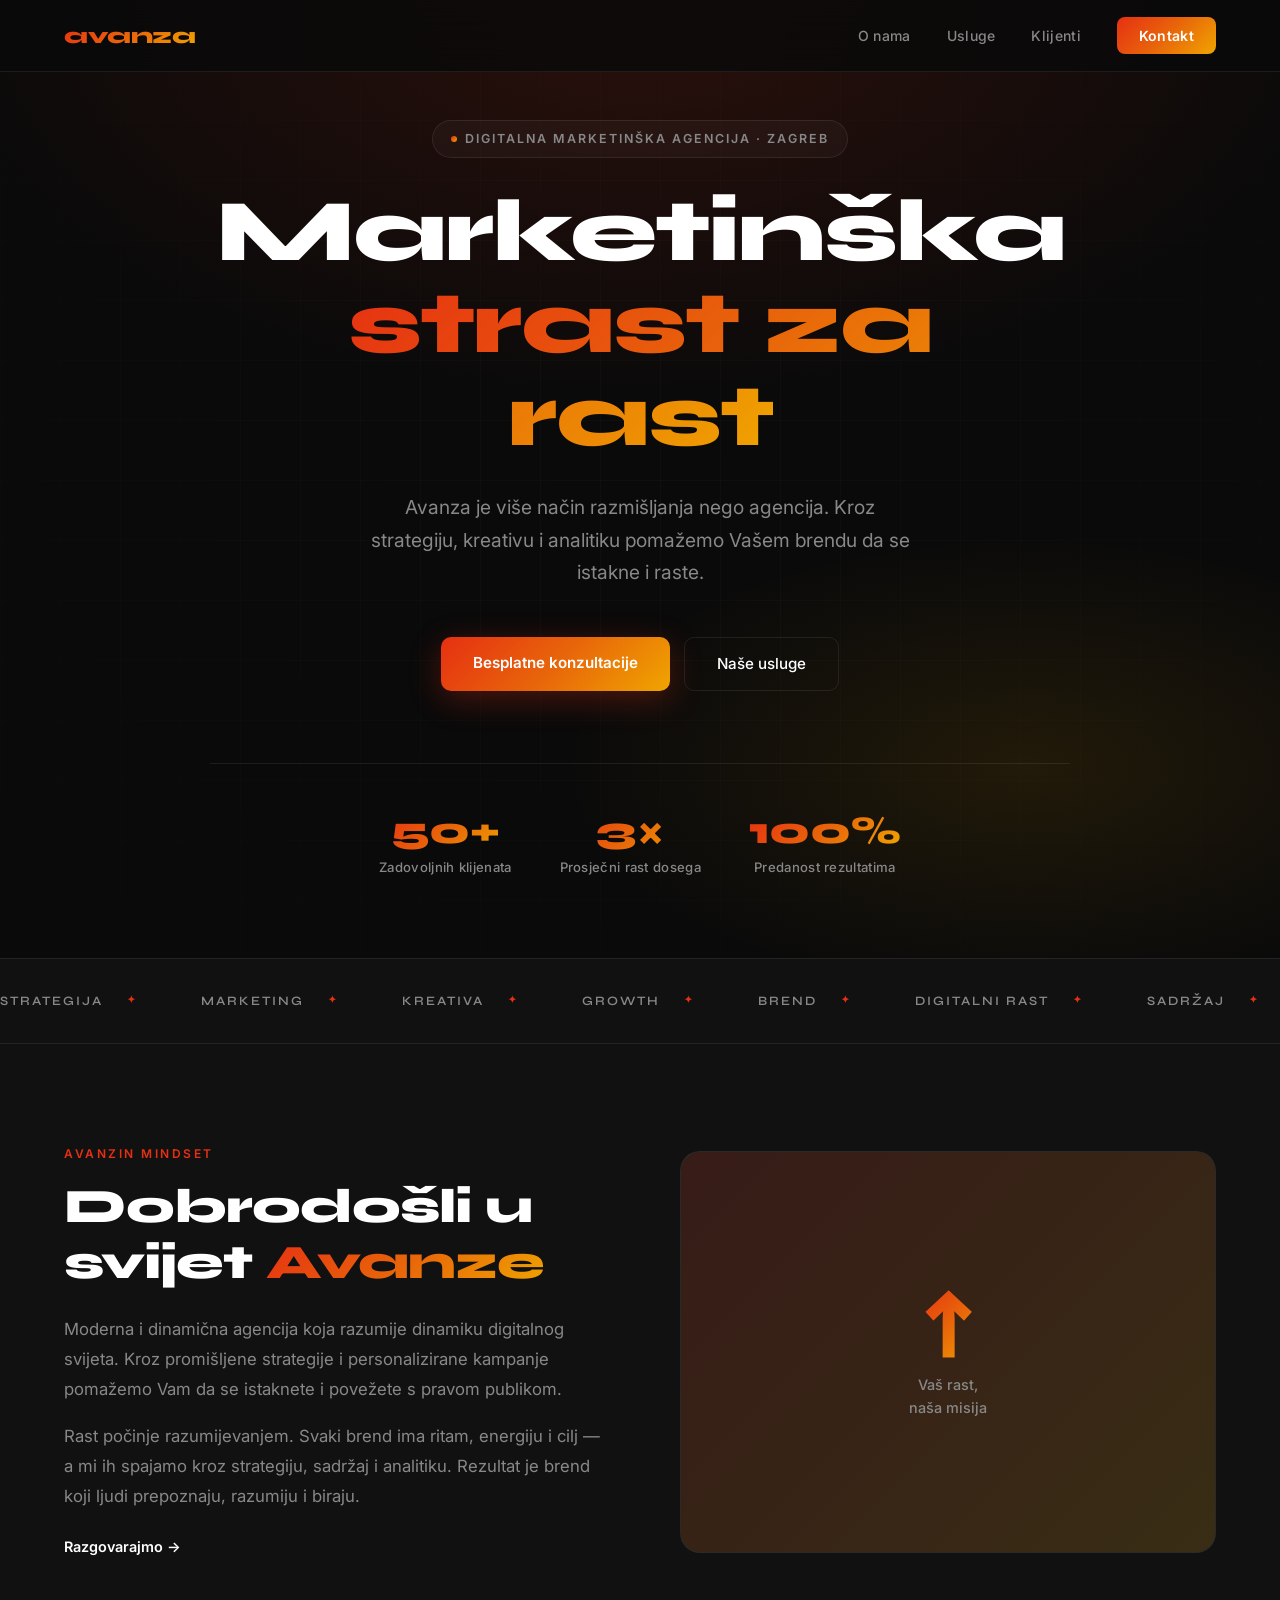
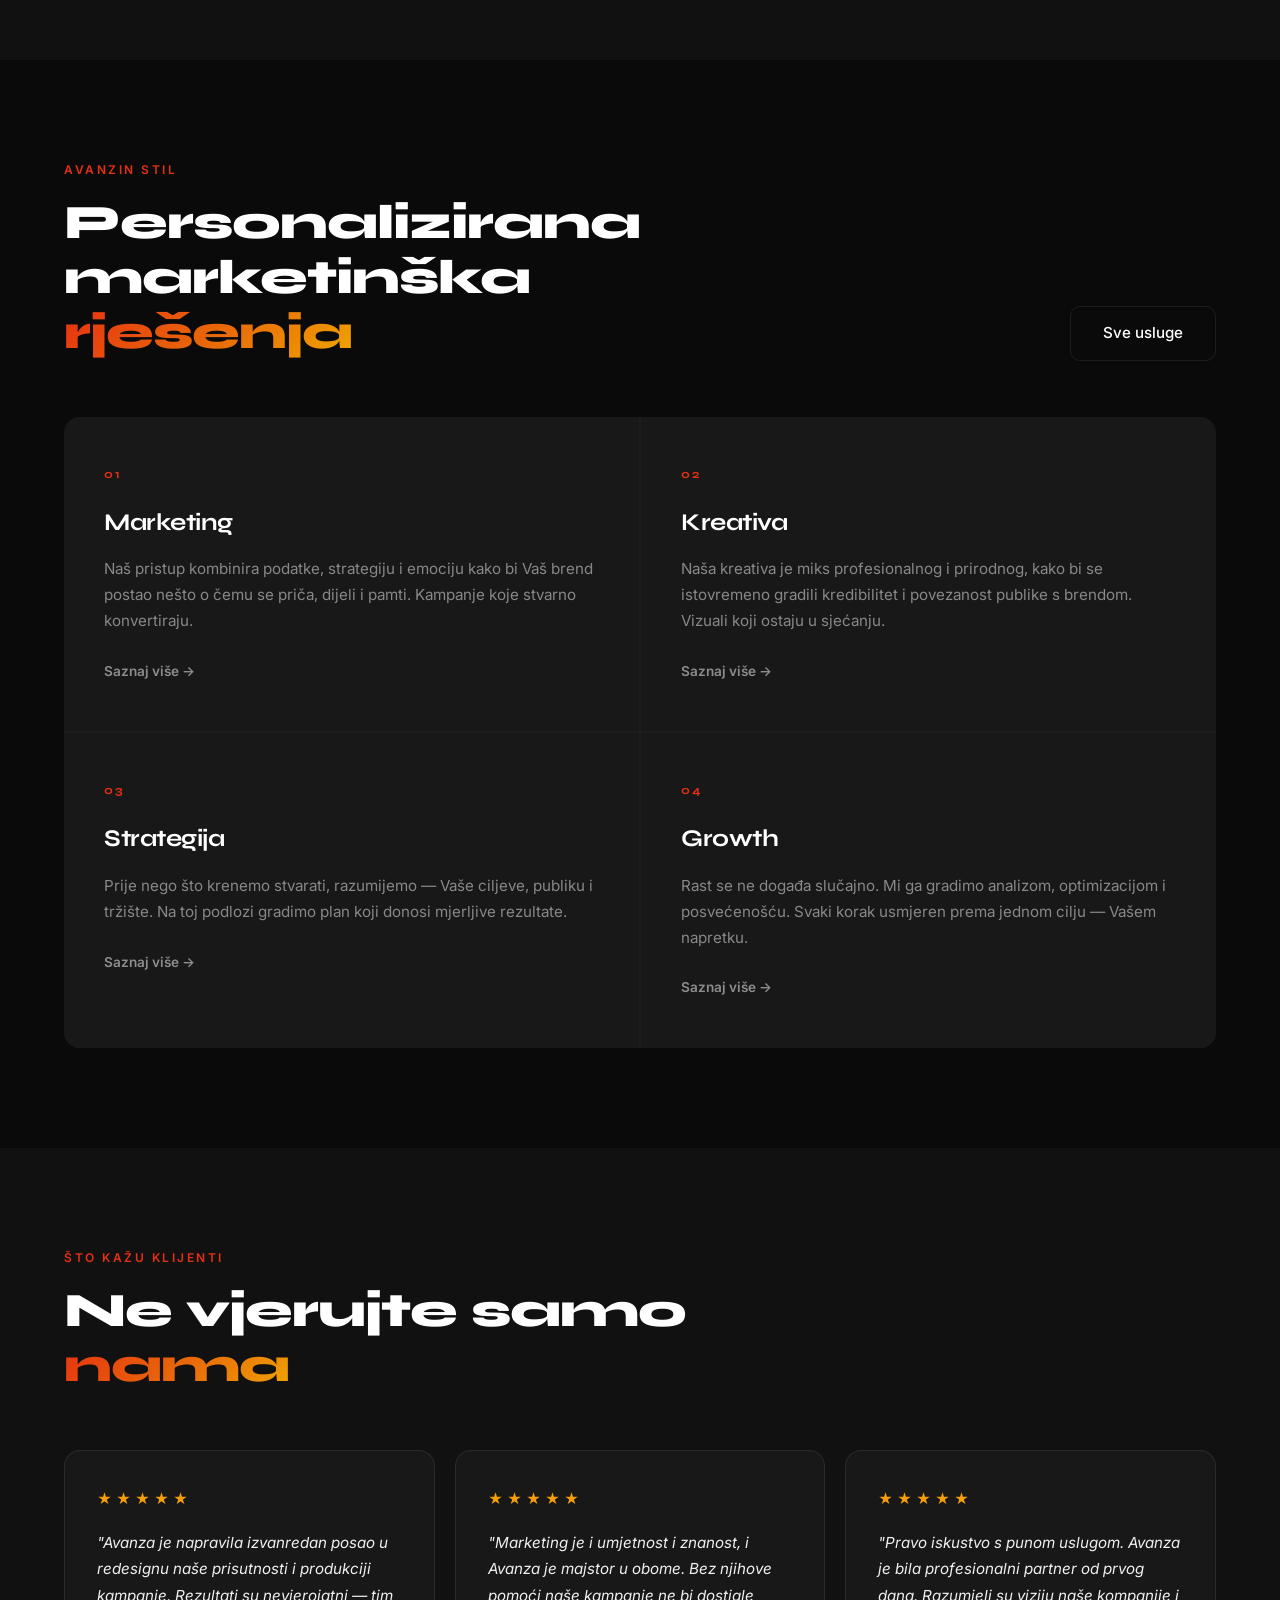
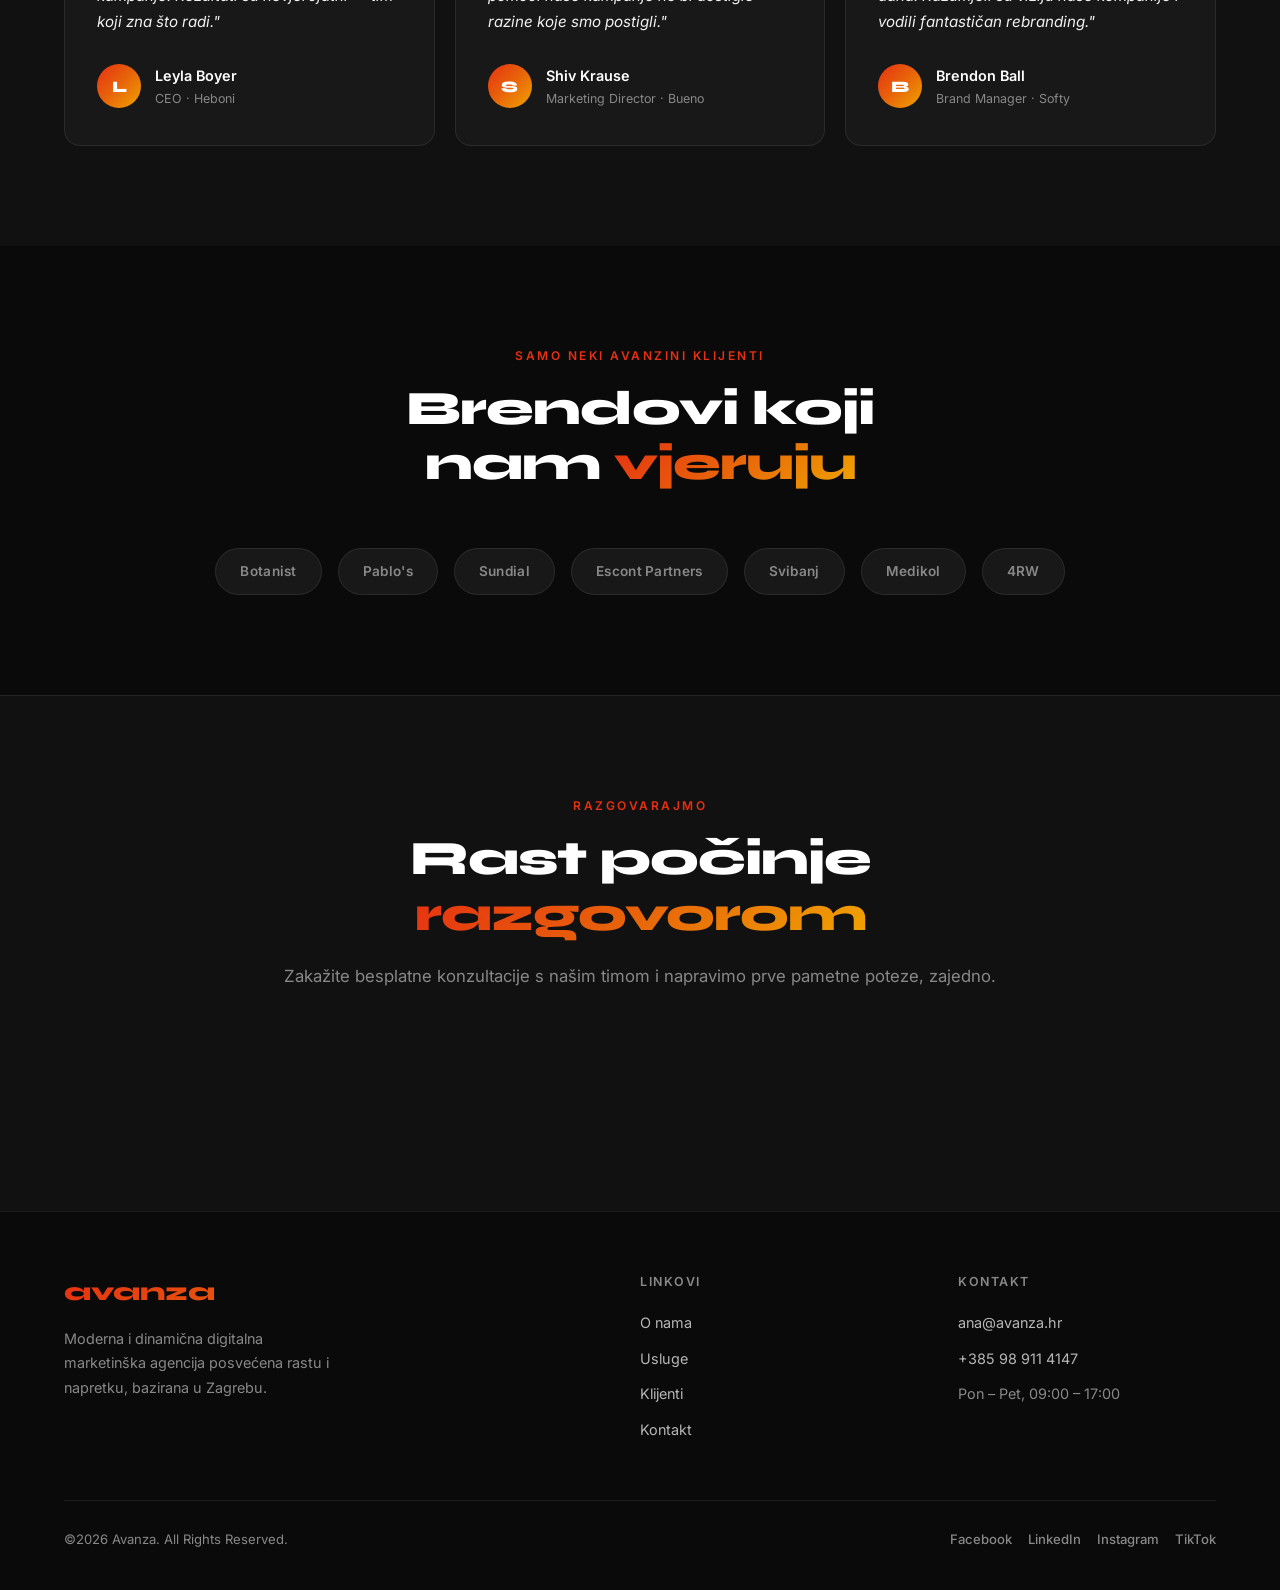
==== index.html @ 98d53fa7 "Add files via upload" ====
<!DOCTYPE html>
<html lang="hr">
<head>
<meta charset="UTF-8" />
<meta name="viewport" content="width=device-width, initial-scale=1.0" />
<title>Avanza — Marketinška strast za rast</title>
<link rel="preconnect" href="https://fonts.googleapis.com">
<link href="https://fonts.googleapis.com/css2?family=Syne:wght@400;600;700;800&family=Inter:wght@300;400;500;600&display=swap" rel="stylesheet">
<style>
*, *::before, *::after { box-sizing: border-box; margin: 0; padding: 0; }
html { scroll-behavior: smooth; }

:root {
  --black: #0a0a0a;
  --dark: #111111;
  --card-bg: #181818;
  --border: rgba(255,255,255,0.08);
  --white: #ffffff;
  --grey: #888888;
  --light: #f0f0f0;
  --red: #e63012;
  --orange: #e8650a;
  --gold: #f0a500;
  --grad: linear-gradient(135deg, #e63012, #e8650a, #f0a500);
  --grad-text: linear-gradient(135deg, #e63012, #e8650a, #f0a500);
}

body {
  background: var(--black);
  color: var(--white);
  font-family: 'Inter', sans-serif;
  font-size: 16px;
  line-height: 1.6;
  overflow-x: hidden;
}

/* ===== NAV ===== */
nav {
  position: fixed;
  top: 0; left: 0; right: 0;
  z-index: 100;
  padding: 0 5%;
  height: 72px;
  display: flex;
  align-items: center;
  justify-content: space-between;
  background: rgba(10,10,10,0.85);
  backdrop-filter: blur(20px);
  border-bottom: 1px solid var(--border);
  transition: all 0.3s;
}
.nav-logo {
  font-family: 'Syne', sans-serif;
  font-size: 1.4rem;
  font-weight: 800;
  background: var(--grad-text);
  -webkit-background-clip: text;
  -webkit-text-fill-color: transparent;
  background-clip: text;
  letter-spacing: -0.5px;
}
.nav-links {
  display: flex;
  gap: 36px;
  list-style: none;
}
.nav-links a {
  color: var(--grey);
  text-decoration: none;
  font-size: 0.875rem;
  font-weight: 500;
  transition: color 0.2s;
  letter-spacing: 0.3px;
}
.nav-links a:hover { color: var(--white); }
.nav-cta {
  background: var(--grad);
  color: white !important;
  padding: 10px 22px;
  border-radius: 8px;
  font-weight: 600 !important;
  font-size: 0.875rem;
  text-decoration: none;
  transition: opacity 0.2s, transform 0.2s;
}
.nav-cta:hover { opacity: 0.9; transform: translateY(-1px); }

/* ===== HERO ===== */
.hero {
  min-height: 100vh;
  display: flex;
  align-items: center;
  justify-content: center;
  text-align: center;
  padding: 120px 5% 80px;
  position: relative;
  overflow: hidden;
}
.hero-bg {
  position: absolute;
  inset: 0;
  background: radial-gradient(ellipse 80% 60% at 50% 0%, rgba(230,48,18,0.15) 0%, transparent 70%),
              radial-gradient(ellipse 60% 40% at 80% 80%, rgba(240,165,0,0.1) 0%, transparent 60%);
}
.hero-grid {
  position: absolute;
  inset: 0;
  background-image: linear-gradient(rgba(255,255,255,0.025) 1px, transparent 1px),
                    linear-gradient(90deg, rgba(255,255,255,0.025) 1px, transparent 1px);
  background-size: 60px 60px;
  mask-image: radial-gradient(ellipse 80% 80% at 50% 50%, black, transparent);
}
.hero-content { position: relative; z-index: 1; max-width: 860px; }
.hero-eyebrow {
  display: inline-flex;
  align-items: center;
  gap: 8px;
  font-size: 0.78rem;
  font-weight: 600;
  letter-spacing: 2px;
  text-transform: uppercase;
  color: var(--grey);
  margin-bottom: 28px;
  padding: 8px 18px;
  border: 1px solid var(--border);
  border-radius: 100px;
  background: rgba(255,255,255,0.03);
}
.hero-eyebrow::before {
  content: '';
  width: 6px; height: 6px;
  border-radius: 50%;
  background: var(--grad);
}
.hero h1 {
  font-family: 'Syne', sans-serif;
  font-size: clamp(2.8rem, 7vw, 5.5rem);
  font-weight: 800;
  line-height: 1.05;
  letter-spacing: -2px;
  margin-bottom: 28px;
}
.hero h1 .grad-word {
  background: var(--grad-text);
  -webkit-background-clip: text;
  -webkit-text-fill-color: transparent;
  background-clip: text;
}
.hero-sub {
  font-size: clamp(1rem, 2vw, 1.2rem);
  color: var(--grey);
  max-width: 560px;
  margin: 0 auto 48px;
  line-height: 1.7;
  font-weight: 400;
}
.hero-actions {
  display: flex;
  gap: 14px;
  justify-content: center;
  flex-wrap: wrap;
}
.btn-primary {
  background: var(--grad);
  color: white;
  padding: 14px 32px;
  border-radius: 10px;
  font-weight: 600;
  font-size: 0.95rem;
  text-decoration: none;
  transition: all 0.2s;
  box-shadow: 0 8px 32px rgba(230,48,18,0.3);
}
.btn-primary:hover { transform: translateY(-2px); box-shadow: 0 12px 40px rgba(230,48,18,0.4); }
.btn-secondary {
  background: transparent;
  color: var(--white);
  padding: 14px 32px;
  border-radius: 10px;
  font-weight: 500;
  font-size: 0.95rem;
  text-decoration: none;
  border: 1px solid var(--border);
  transition: all 0.2s;
}
.btn-secondary:hover { background: rgba(255,255,255,0.05); border-color: rgba(255,255,255,0.2); }
.hero-stats {
  display: flex;
  gap: 48px;
  justify-content: center;
  margin-top: 72px;
  padding-top: 48px;
  border-top: 1px solid var(--border);
  flex-wrap: wrap;
}
.stat-num {
  font-family: 'Syne', sans-serif;
  font-size: 2.4rem;
  font-weight: 800;
  background: var(--grad-text);
  -webkit-background-clip: text;
  -webkit-text-fill-color: transparent;
  background-clip: text;
  line-height: 1;
  margin-bottom: 6px;
}
.stat-label { font-size: 0.82rem; color: var(--grey); font-weight: 500; letter-spacing: 0.3px; }

/* ===== MARQUEE ===== */
.marquee-section {
  padding: 32px 0;
  border-top: 1px solid var(--border);
  border-bottom: 1px solid var(--border);
  overflow: hidden;
  background: var(--dark);
}
.marquee-track {
  display: flex;
  gap: 64px;
  animation: marquee 20s linear infinite;
  width: max-content;
}
.marquee-item {
  font-family: 'Syne', sans-serif;
  font-size: 0.8rem;
  font-weight: 600;
  letter-spacing: 2px;
  text-transform: uppercase;
  color: var(--grey);
  white-space: nowrap;
  display: flex;
  align-items: center;
  gap: 24px;
}
.marquee-item::after {
  content: '✦';
  color: var(--red);
  font-size: 0.6rem;
}
@keyframes marquee { from { transform: translateX(0); } to { transform: translateX(-50%); } }

/* ===== SECTIONS ===== */
section { padding: 100px 5%; }
.section-eyebrow {
  font-size: 0.75rem;
  font-weight: 600;
  letter-spacing: 2.5px;
  text-transform: uppercase;
  color: var(--red);
  margin-bottom: 16px;
}
.section-title {
  font-family: 'Syne', sans-serif;
  font-size: clamp(2rem, 4vw, 3rem);
  font-weight: 800;
  line-height: 1.15;
  letter-spacing: -1px;
  max-width: 640px;
}
.section-title .accent {
  background: var(--grad-text);
  -webkit-background-clip: text;
  -webkit-text-fill-color: transparent;
  background-clip: text;
}

/* ===== ABOUT ===== */
.about { background: var(--dark); }
.about-inner {
  max-width: 1200px;
  margin: 0 auto;
  display: grid;
  grid-template-columns: 1fr 1fr;
  gap: 80px;
  align-items: center;
}
.about-text .section-title { margin-bottom: 24px; }
.about-text p {
  color: var(--grey);
  font-size: 1.05rem;
  line-height: 1.8;
  margin-bottom: 16px;
}
.about-text a {
  display: inline-flex;
  align-items: center;
  gap: 8px;
  color: var(--white);
  font-weight: 600;
  text-decoration: none;
  margin-top: 8px;
  font-size: 0.9rem;
  transition: gap 0.2s;
}
.about-text a:hover { gap: 14px; }
.about-visual {
  position: relative;
  border-radius: 20px;
  overflow: hidden;
  aspect-ratio: 4/3;
  background: var(--card-bg);
  border: 1px solid var(--border);
}
.about-visual-inner {
  width: 100%; height: 100%;
  background: var(--grad);
  opacity: 0.15;
}
.about-visual-text {
  position: absolute;
  inset: 0;
  display: flex;
  flex-direction: column;
  align-items: center;
  justify-content: center;
  text-align: center;
  padding: 40px;
}
.about-visual-text .big {
  font-family: 'Syne', sans-serif;
  font-size: 5rem;
  font-weight: 800;
  background: var(--grad-text);
  -webkit-background-clip: text;
  -webkit-text-fill-color: transparent;
  background-clip: text;
  line-height: 1;
  margin-bottom: 8px;
}
.about-visual-text .small { color: var(--grey); font-size: 0.9rem; font-weight: 500; }

/* ===== SERVICES ===== */
.services { background: var(--black); }
.services-inner { max-width: 1200px; margin: 0 auto; }
.services-header {
  display: flex;
  justify-content: space-between;
  align-items: flex-end;
  margin-bottom: 56px;
  gap: 24px;
  flex-wrap: wrap;
}
.services-grid {
  display: grid;
  grid-template-columns: repeat(2, 1fr);
  gap: 2px;
  background: var(--border);
  border-radius: 16px;
  overflow: hidden;
}
.service-card {
  background: var(--card-bg);
  padding: 48px 40px;
  transition: background 0.3s;
  position: relative;
  overflow: hidden;
}
.service-card::before {
  content: '';
  position: absolute;
  top: 0; left: 0; right: 0;
  height: 2px;
  background: var(--grad);
  opacity: 0;
  transition: opacity 0.3s;
}
.service-card:hover { background: #1e1e2a; }
.service-card:hover::before { opacity: 1; }
.service-num {
  font-family: 'Syne', sans-serif;
  font-size: 0.75rem;
  font-weight: 700;
  color: var(--red);
  letter-spacing: 2px;
  margin-bottom: 20px;
}
.service-name {
  font-family: 'Syne', sans-serif;
  font-size: 1.5rem;
  font-weight: 700;
  margin-bottom: 14px;
  letter-spacing: -0.5px;
}
.service-desc { color: var(--grey); font-size: 0.95rem; line-height: 1.7; margin-bottom: 24px; }
.service-link {
  font-size: 0.85rem;
  font-weight: 600;
  color: var(--white);
  text-decoration: none;
  opacity: 0.5;
  transition: opacity 0.2s;
  display: inline-flex;
  align-items: center;
  gap: 6px;
}
.service-card:hover .service-link { opacity: 1; }

/* ===== TESTIMONIALS ===== */
.testimonials { background: var(--dark); }
.testimonials-inner { max-width: 1200px; margin: 0 auto; }
.testimonials-header { margin-bottom: 56px; }
.testimonials-grid {
  display: grid;
  grid-template-columns: repeat(3, 1fr);
  gap: 20px;
}
.testimonial-card {
  background: var(--card-bg);
  border: 1px solid var(--border);
  border-radius: 16px;
  padding: 36px 32px;
  transition: border-color 0.3s, transform 0.3s;
}
.testimonial-card:hover { border-color: rgba(230,48,18,0.3); transform: translateY(-4px); }
.testimonial-stars {
  display: flex;
  gap: 4px;
  margin-bottom: 20px;
}
.star { color: #f59e0b; font-size: 0.9rem; }
.testimonial-text {
  color: var(--light);
  font-size: 0.95rem;
  line-height: 1.75;
  margin-bottom: 28px;
  font-style: italic;
}
.testimonial-author {
  display: flex;
  align-items: center;
  gap: 14px;
}
.author-avatar {
  width: 44px; height: 44px;
  border-radius: 50%;
  background: var(--grad);
  display: flex;
  align-items: center;
  justify-content: center;
  font-family: 'Syne', sans-serif;
  font-weight: 800;
  font-size: 1rem;
  color: white;
  flex-shrink: 0;
}
.author-name { font-weight: 600; font-size: 0.9rem; margin-bottom: 2px; }
.author-role { font-size: 0.78rem; color: var(--grey); }

/* ===== CLIENTS ===== */
.clients { background: var(--black); }
.clients-inner { max-width: 1200px; margin: 0 auto; text-align: center; }
.clients-inner .section-title { margin: 0 auto 56px; }
.clients-grid {
  display: flex;
  flex-wrap: wrap;
  gap: 16px;
  justify-content: center;
}
.client-chip {
  padding: 12px 24px;
  border: 1px solid var(--border);
  border-radius: 100px;
  font-size: 0.85rem;
  font-weight: 600;
  color: var(--grey);
  background: var(--card-bg);
  transition: all 0.2s;
  letter-spacing: 0.3px;
}
.client-chip:hover { border-color: rgba(230,48,18,0.4); color: var(--white); background: rgba(230,48,18,0.08); }

/* ===== CTA ===== */
.cta-section {
  background: var(--dark);
  border-top: 1px solid var(--border);
}
.cta-inner {
  max-width: 800px;
  margin: 0 auto;
  text-align: center;
}
.cta-inner .section-title { margin: 0 auto 20px; max-width: 100%; }
.cta-inner p { color: var(--grey); font-size: 1.05rem; margin-bottom: 40px; line-height: 1.7; }

/* ===== FOOTER ===== */
footer {
  background: var(--black);
  border-top: 1px solid var(--border);
  padding: 60px 5% 40px;
}
.footer-inner {
  max-width: 1200px;
  margin: 0 auto;
  display: grid;
  grid-template-columns: 2fr 1fr 1fr;
  gap: 60px;
  margin-bottom: 48px;
}
.footer-brand .nav-logo { font-size: 1.6rem; margin-bottom: 14px; display: block; }
.footer-brand p { color: var(--grey); font-size: 0.9rem; line-height: 1.7; max-width: 280px; }
.footer-col h4 {
  font-size: 0.78rem;
  font-weight: 600;
  letter-spacing: 1.5px;
  text-transform: uppercase;
  color: var(--grey);
  margin-bottom: 18px;
}
.footer-col ul { list-style: none; }
.footer-col ul li { margin-bottom: 10px; }
.footer-col ul li a {
  color: rgba(255,255,255,0.7);
  text-decoration: none;
  font-size: 0.9rem;
  transition: color 0.2s;
}
.footer-col ul li a:hover { color: var(--white); }
.footer-bottom {
  max-width: 1200px;
  margin: 0 auto;
  padding-top: 28px;
  border-top: 1px solid var(--border);
  display: flex;
  justify-content: space-between;
  align-items: center;
  gap: 16px;
  flex-wrap: wrap;
}
.footer-bottom p { color: var(--grey); font-size: 0.82rem; }
.social-links { display: flex; gap: 16px; }
.social-links a {
  color: var(--grey);
  text-decoration: none;
  font-size: 0.82rem;
  font-weight: 500;
  transition: color 0.2s;
}
.social-links a:hover { color: var(--white); }

/* ===== ANIMATIONS ===== */
.fade-up {
  opacity: 0;
  transform: translateY(30px);
  transition: opacity 0.7s ease, transform 0.7s ease;
}
.fade-up.visible { opacity: 1; transform: translateY(0); }

@media (max-width: 900px) {
  .about-inner { grid-template-columns: 1fr; gap: 40px; }
  .services-grid { grid-template-columns: 1fr; }
  .testimonials-grid { grid-template-columns: 1fr; }
  .footer-inner { grid-template-columns: 1fr 1fr; gap: 40px; }
  .nav-links { display: none; }
  .hero-stats { gap: 28px; }
}
@media (max-width: 600px) {
  .footer-inner { grid-template-columns: 1fr; }
  section { padding: 70px 5%; }
}
</style>
</head>
<body>

<!-- NAV -->
<nav>
  <span class="nav-logo">avanza</span>
  <ul class="nav-links">
    <li><a href="#o-nama">O nama</a></li>
    <li><a href="#usluge">Usluge</a></li>
    <li><a href="#klijenti">Klijenti</a></li>
    <li><a href="#kontakt" class="nav-cta">Kontakt</a></li>
  </ul>
</nav>

<!-- HERO -->
<section class="hero">
  <div class="hero-bg"></div>
  <div class="hero-grid"></div>
  <div class="hero-content">
    <div class="hero-eyebrow">Digitalna marketinška agencija · Zagreb</div>
    <h1>
      Marketinška<br>
      <span class="grad-word">strast za rast</span>
    </h1>
    <p class="hero-sub">
      Avanza je više način razmišljanja nego agencija. Kroz strategiju, kreativu i analitiku pomažemo Vašem brendu da se istakne i raste.
    </p>
    <div class="hero-actions">
      <a href="#kontakt" class="btn-primary">Besplatne konzultacije</a>
      <a href="#usluge" class="btn-secondary">Naše usluge</a>
    </div>
    <div class="hero-stats">
      <div>
        <div class="stat-num">50+</div>
        <div class="stat-label">Zadovoljnih klijenata</div>
      </div>
      <div>
        <div class="stat-num">3×</div>
        <div class="stat-label">Prosječni rast dosega</div>
      </div>
      <div>
        <div class="stat-num">100%</div>
        <div class="stat-label">Predanost rezultatima</div>
      </div>
    </div>
  </div>
</section>

<!-- MARQUEE -->
<div class="marquee-section">
  <div class="marquee-track">
    <span class="marquee-item">Strategija</span>
    <span class="marquee-item">Marketing</span>
    <span class="marquee-item">Kreativa</span>
    <span class="marquee-item">Growth</span>
    <span class="marquee-item">Brend</span>
    <span class="marquee-item">Digitalni rast</span>
    <span class="marquee-item">Sadržaj</span>
    <span class="marquee-item">Analitika</span>
    <span class="marquee-item">Strategija</span>
    <span class="marquee-item">Marketing</span>
    <span class="marquee-item">Kreativa</span>
    <span class="marquee-item">Growth</span>
    <span class="marquee-item">Brend</span>
    <span class="marquee-item">Digitalni rast</span>
    <span class="marquee-item">Sadržaj</span>
    <span class="marquee-item">Analitika</span>
  </div>
</div>

<!-- O NAMA -->
<section class="about" id="o-nama">
  <div class="about-inner">
    <div class="about-text fade-up">
      <div class="section-eyebrow">Avanzin mindset</div>
      <h2 class="section-title">Dobrodošli u svijet <span class="accent">Avanze</span></h2>
      <p>Moderna i dinamična agencija koja razumije dinamiku digitalnog svijeta. Kroz promišljene strategije i personalizirane kampanje pomažemo Vam da se istaknete i povežete s pravom publikom.</p>
      <p>Rast počinje razumijevanjem. Svaki brend ima ritam, energiju i cilj — a mi ih spajamo kroz strategiju, sadržaj i analitiku. Rezultat je brend koji ljudi prepoznaju, razumiju i biraju.</p>
      <a href="#kontakt">Razgovarajmo &rarr;</a>
    </div>
    <div class="about-visual fade-up">
      <div class="about-visual-inner"></div>
      <div class="about-visual-text">
        <div class="big">↑</div>
        <div class="small">Vaš rast,<br>naša misija</div>
      </div>
    </div>
  </div>
</section>

<!-- USLUGE -->
<section class="services" id="usluge">
  <div class="services-inner">
    <div class="services-header fade-up">
      <div>
        <div class="section-eyebrow">Avanzin stil</div>
        <h2 class="section-title">Personalizirana marketinška <span class="accent">rješenja</span></h2>
      </div>
      <a href="#kontakt" class="btn-secondary">Sve usluge</a>
    </div>
    <div class="services-grid">
      <div class="service-card fade-up">
        <div class="service-num">01</div>
        <div class="service-name">Marketing</div>
        <p class="service-desc">Naš pristup kombinira podatke, strategiju i emociju kako bi Vaš brend postao nešto o čemu se priča, dijeli i pamti. Kampanje koje stvarno konvertiraju.</p>
        <a href="#kontakt" class="service-link">Saznaj više &rarr;</a>
      </div>
      <div class="service-card fade-up">
        <div class="service-num">02</div>
        <div class="service-name">Kreativa</div>
        <p class="service-desc">Naša kreativa je miks profesionalnog i prirodnog, kako bi se istovremeno gradili kredibilitet i povezanost publike s brendom. Vizuali koji ostaju u sjećanju.</p>
        <a href="#kontakt" class="service-link">Saznaj više &rarr;</a>
      </div>
      <div class="service-card fade-up">
        <div class="service-num">03</div>
        <div class="service-name">Strategija</div>
        <p class="service-desc">Prije nego što krenemo stvarati, razumijemo — Vaše ciljeve, publiku i tržište. Na toj podlozi gradimo plan koji donosi mjerljive rezultate.</p>
        <a href="#kontakt" class="service-link">Saznaj više &rarr;</a>
      </div>
      <div class="service-card fade-up">
        <div class="service-num">04</div>
        <div class="service-name">Growth</div>
        <p class="service-desc">Rast se ne događa slučajno. Mi ga gradimo analizom, optimizacijom i posvećenošću. Svaki korak usmjeren prema jednom cilju — Vašem napretku.</p>
        <a href="#kontakt" class="service-link">Saznaj više &rarr;</a>
      </div>
    </div>
  </div>
</section>

<!-- TESTIMONIALS -->
<section class="testimonials">
  <div class="testimonials-inner">
    <div class="testimonials-header fade-up">
      <div class="section-eyebrow">Što kažu klijenti</div>
      <h2 class="section-title">Ne vjerujte samo <span class="accent">nama</span></h2>
    </div>
    <div class="testimonials-grid">
      <div class="testimonial-card fade-up">
        <div class="testimonial-stars">
          <span class="star">★</span><span class="star">★</span><span class="star">★</span><span class="star">★</span><span class="star">★</span>
        </div>
        <p class="testimonial-text">"Avanza je napravila izvanredan posao u redesignu naše prisutnosti i produkciji kampanje. Rezultati su nevjerojatni — tim koji zna što radi."</p>
        <div class="testimonial-author">
          <div class="author-avatar">L</div>
          <div>
            <div class="author-name">Leyla Boyer</div>
            <div class="author-role">CEO · Heboni</div>
          </div>
        </div>
      </div>
      <div class="testimonial-card fade-up">
        <div class="testimonial-stars">
          <span class="star">★</span><span class="star">★</span><span class="star">★</span><span class="star">★</span><span class="star">★</span>
        </div>
        <p class="testimonial-text">"Marketing je i umjetnost i znanost, i Avanza je majstor u obome. Bez njihove pomoći naše kampanje ne bi dostigle razine koje smo postigli."</p>
        <div class="testimonial-author">
          <div class="author-avatar">S</div>
          <div>
            <div class="author-name">Shiv Krause</div>
            <div class="author-role">Marketing Director · Bueno</div>
          </div>
        </div>
      </div>
      <div class="testimonial-card fade-up">
        <div class="testimonial-stars">
          <span class="star">★</span><span class="star">★</span><span class="star">★</span><span class="star">★</span><span class="star">★</span>
        </div>
        <p class="testimonial-text">"Pravo iskustvo s punom uslugom. Avanza je bila profesionalni partner od prvog dana. Razumjeli su viziju naše kompanije i vodili fantastičan rebranding."</p>
        <div class="testimonial-author">
          <div class="author-avatar">B</div>
          <div>
            <div class="author-name">Brendon Ball</div>
            <div class="author-role">Brand Manager · Softy</div>
          </div>
        </div>
      </div>
    </div>
  </div>
</section>

<!-- KLIJENTI -->
<section class="clients" id="klijenti">
  <div class="clients-inner">
    <div class="section-eyebrow">Samo neki Avanzini klijenti</div>
    <h2 class="section-title fade-up">Brendovi koji nam <span class="accent">vjeruju</span></h2>
    <div class="clients-grid fade-up">
      <div class="client-chip">Botanist</div>
      <div class="client-chip">Pablo's</div>
      <div class="client-chip">Sundial</div>
      <div class="client-chip">Escont Partners</div>
      <div class="client-chip">Svibanj</div>
      <div class="client-chip">Medikol</div>
      <div class="client-chip">4RW</div>
    </div>
  </div>
</section>

<!-- CTA -->
<section class="cta-section" id="kontakt">
  <div class="cta-inner">
    <div class="section-eyebrow">Razgovarajmo</div>
    <h2 class="section-title fade-up">Rast počinje <span class="accent">razgovorom</span></h2>
    <p class="fade-up">Zakažite besplatne konzultacije s našim timom i napravimo prve pametne poteze, zajedno.</p>
    <div class="fade-up">
      <a href="mailto:ana@avanza.hr" class="btn-primary">Kontaktirajte nas &rarr;</a>
    </div>
    <div style="margin-top:32px;display:flex;gap:24px;justify-content:center;flex-wrap:wrap;" class="fade-up">
      <span style="color:var(--grey);font-size:.9rem;">📧 ana@avanza.hr</span>
      <span style="color:var(--grey);font-size:.9rem;">📞 +385 98 911 4147</span>
      <span style="color:var(--grey);font-size:.9rem;">🕐 Pon – Pet, 09:00 – 17:00</span>
    </div>
  </div>
</section>

<!-- FOOTER -->
<footer>
  <div class="footer-inner">
    <div class="footer-brand">
      <span class="nav-logo">avanza</span>
      <p>Moderna i dinamična digitalna marketinška agencija posvećena rastu i napretku, bazirana u Zagrebu.</p>
    </div>
    <div class="footer-col">
      <h4>Linkovi</h4>
      <ul>
        <li><a href="#o-nama">O nama</a></li>
        <li><a href="#usluge">Usluge</a></li>
        <li><a href="#klijenti">Klijenti</a></li>
        <li><a href="#kontakt">Kontakt</a></li>
      </ul>
    </div>
    <div class="footer-col">
      <h4>Kontakt</h4>
      <ul>
        <li><a href="mailto:ana@avanza.hr">ana@avanza.hr</a></li>
        <li><a href="tel:+385989114147">+385 98 911 4147</a></li>
        <li><span style="color:var(--grey);font-size:.9rem;">Pon – Pet, 09:00 – 17:00</span></li>
      </ul>
    </div>
  </div>
  <div class="footer-bottom">
    <p>©2026 Avanza. All Rights Reserved.</p>
    <div class="social-links">
      <a href="https://www.facebook.com/profile.php?id=61582886081194" target="_blank">Facebook</a>
      <a href="http://linkedin.com/company/avanza-agency" target="_blank">LinkedIn</a>
      <a href="https://www.instagram.com/avanza.hr/" target="_blank">Instagram</a>
      <a href="https://www.tiktok.com/@avanza.hr" target="_blank">TikTok</a>
    </div>
  </div>
</footer>

<script>
// Scroll animations
const observer = new IntersectionObserver((entries) => {
  entries.forEach((entry, i) => {
    if (entry.isIntersecting) {
      setTimeout(() => entry.target.classList.add('visible'), i * 80);
    }
  });
}, { threshold: 0.1 });
document.querySelectorAll('.fade-up').forEach(el => observer.observe(el));

// Nav scroll effect
window.addEventListener('scroll', () => {
  const nav = document.querySelector('nav');
  nav.style.background = window.scrollY > 50
    ? 'rgba(10,10,10,0.98)'
    : 'rgba(10,10,10,0.85)';
});
</script>
</body>
</html>
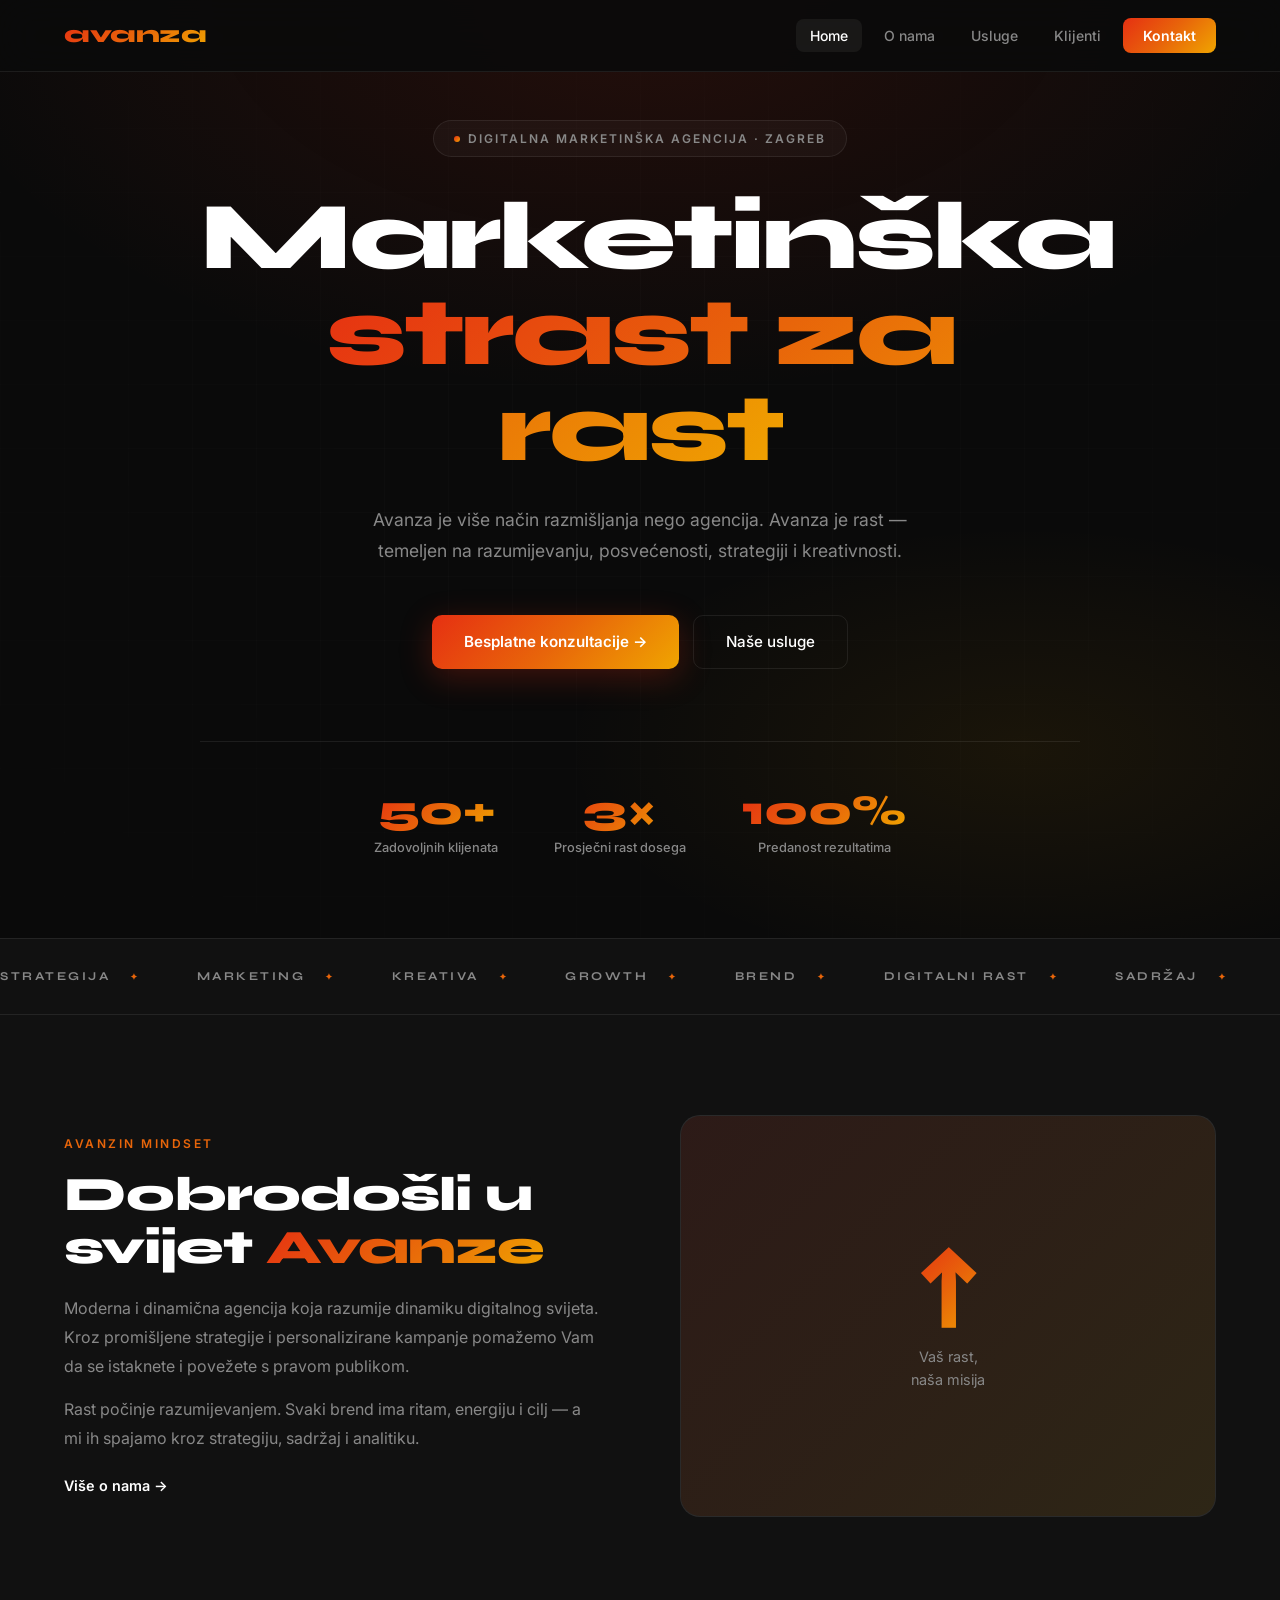
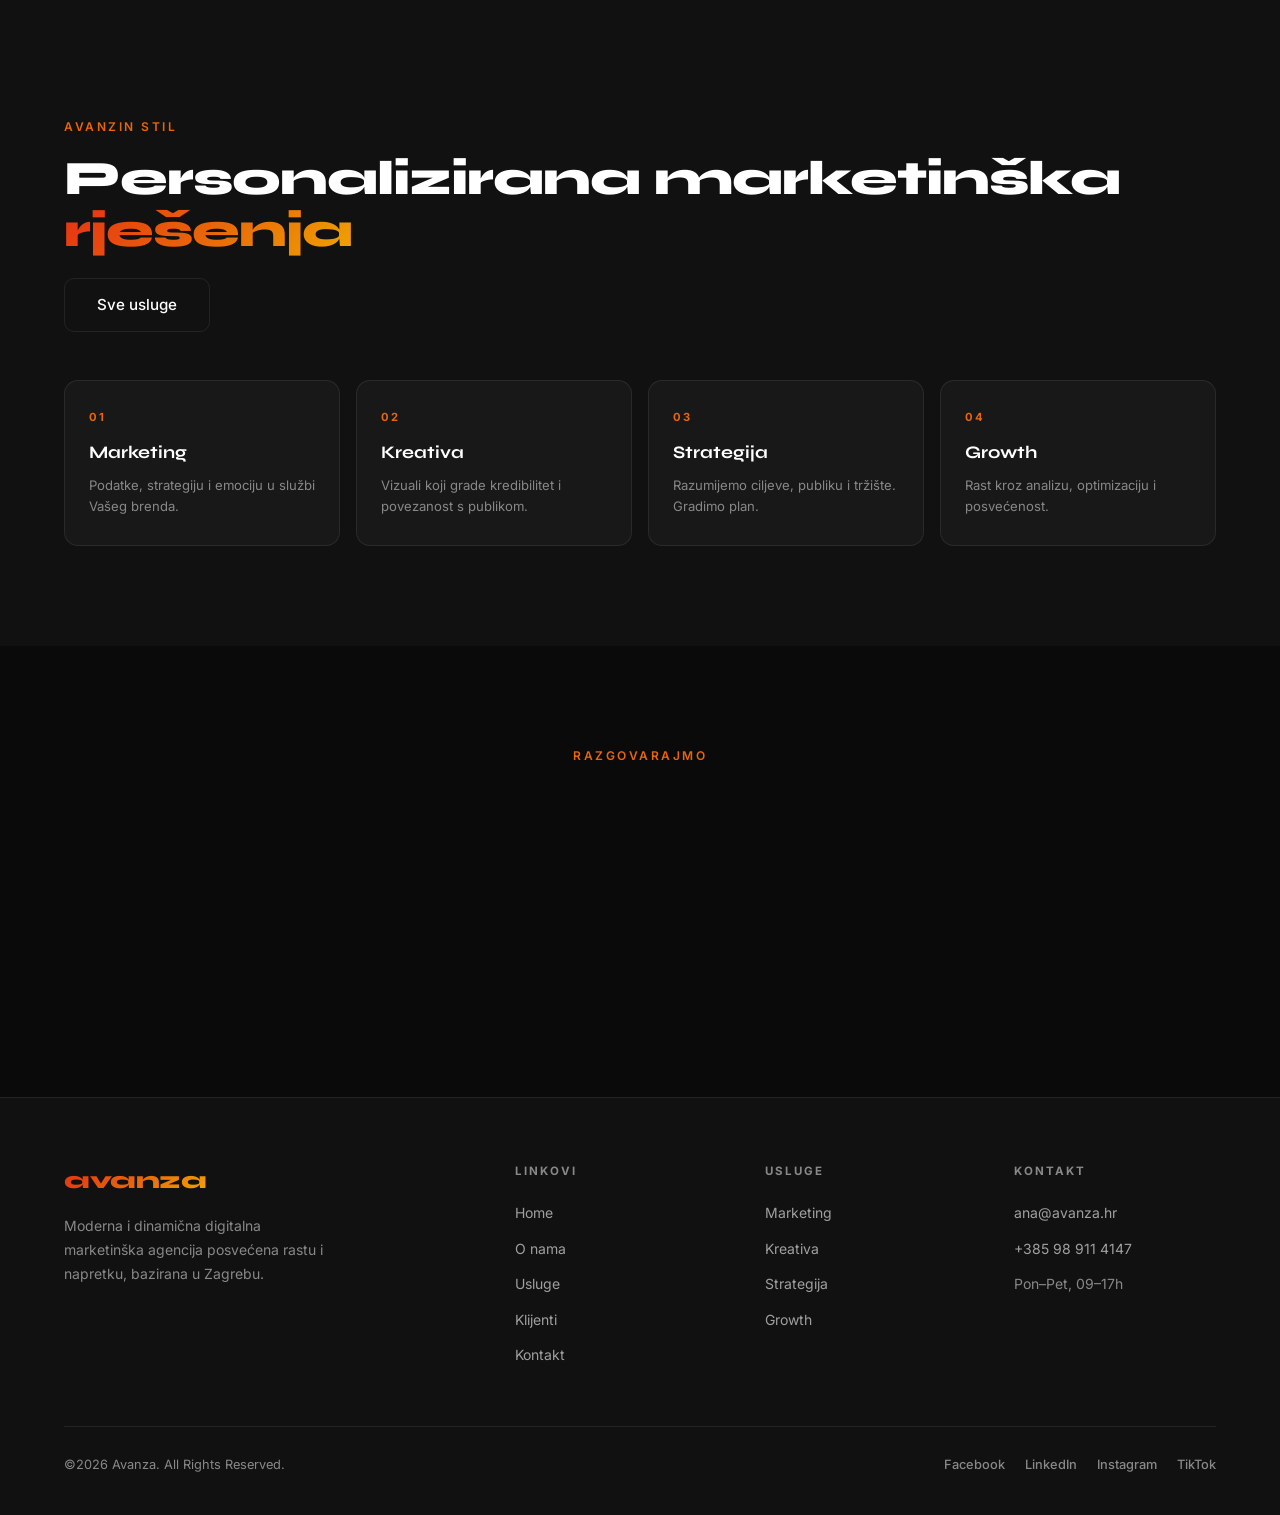
==== commit 8316160d: "Add files via upload" ====
--- a/index.html
+++ b/index.html
@@ -4,88 +4,8 @@
 <meta charset="UTF-8" />
 <meta name="viewport" content="width=device-width, initial-scale=1.0" />
 <title>Avanza — Marketinška strast za rast</title>
-<link rel="preconnect" href="https://fonts.googleapis.com">
-<link href="https://fonts.googleapis.com/css2?family=Syne:wght@400;600;700;800&family=Inter:wght@300;400;500;600&display=swap" rel="stylesheet">
+<link rel="stylesheet" href="style.css" />
 <style>
-*, *::before, *::after { box-sizing: border-box; margin: 0; padding: 0; }
-html { scroll-behavior: smooth; }
-
-:root {
-  --black: #0a0a0a;
-  --dark: #111111;
-  --card-bg: #181818;
-  --border: rgba(255,255,255,0.08);
-  --white: #ffffff;
-  --grey: #888888;
-  --light: #f0f0f0;
-  --red: #e63012;
-  --orange: #e8650a;
-  --gold: #f0a500;
-  --grad: linear-gradient(135deg, #e63012, #e8650a, #f0a500);
-  --grad-text: linear-gradient(135deg, #e63012, #e8650a, #f0a500);
-}
-
-body {
-  background: var(--black);
-  color: var(--white);
-  font-family: 'Inter', sans-serif;
-  font-size: 16px;
-  line-height: 1.6;
-  overflow-x: hidden;
-}
-
-/* ===== NAV ===== */
-nav {
-  position: fixed;
-  top: 0; left: 0; right: 0;
-  z-index: 100;
-  padding: 0 5%;
-  height: 72px;
-  display: flex;
-  align-items: center;
-  justify-content: space-between;
-  background: rgba(10,10,10,0.85);
-  backdrop-filter: blur(20px);
-  border-bottom: 1px solid var(--border);
-  transition: all 0.3s;
-}
-.nav-logo {
-  font-family: 'Syne', sans-serif;
-  font-size: 1.4rem;
-  font-weight: 800;
-  background: var(--grad-text);
-  -webkit-background-clip: text;
-  -webkit-text-fill-color: transparent;
-  background-clip: text;
-  letter-spacing: -0.5px;
-}
-.nav-links {
-  display: flex;
-  gap: 36px;
-  list-style: none;
-}
-.nav-links a {
-  color: var(--grey);
-  text-decoration: none;
-  font-size: 0.875rem;
-  font-weight: 500;
-  transition: color 0.2s;
-  letter-spacing: 0.3px;
-}
-.nav-links a:hover { color: var(--white); }
-.nav-cta {
-  background: var(--grad);
-  color: white !important;
-  padding: 10px 22px;
-  border-radius: 8px;
-  font-weight: 600 !important;
-  font-size: 0.875rem;
-  text-decoration: none;
-  transition: opacity 0.2s, transform 0.2s;
-}
-.nav-cta:hover { opacity: 0.9; transform: translateY(-1px); }
-
-/* ===== HERO ===== */
 .hero {
   min-height: 100vh;
   display: flex;
@@ -97,735 +17,221 @@
   overflow: hidden;
 }
 .hero-bg {
-  position: absolute;
-  inset: 0;
-  background: radial-gradient(ellipse 80% 60% at 50% 0%, rgba(230,48,18,0.15) 0%, transparent 70%),
-              radial-gradient(ellipse 60% 40% at 80% 80%, rgba(240,165,0,0.1) 0%, transparent 60%);
+  position: absolute; inset: 0;
+  background: radial-gradient(ellipse 80% 60% at 50% 0%, rgba(230,48,18,0.12) 0%, transparent 70%),
+              radial-gradient(ellipse 60% 40% at 80% 80%, rgba(240,165,0,0.07) 0%, transparent 60%);
 }
 .hero-grid {
-  position: absolute;
-  inset: 0;
-  background-image: linear-gradient(rgba(255,255,255,0.025) 1px, transparent 1px),
-                    linear-gradient(90deg, rgba(255,255,255,0.025) 1px, transparent 1px);
-  background-size: 60px 60px;
+  position: absolute; inset: 0;
+  background-image: linear-gradient(rgba(255,255,255,0.02) 1px, transparent 1px),
+                    linear-gradient(90deg, rgba(255,255,255,0.02) 1px, transparent 1px);
+  background-size: 64px 64px;
   mask-image: radial-gradient(ellipse 80% 80% at 50% 50%, black, transparent);
 }
-.hero-content { position: relative; z-index: 1; max-width: 860px; }
-.hero-eyebrow {
-  display: inline-flex;
-  align-items: center;
-  gap: 8px;
-  font-size: 0.78rem;
-  font-weight: 600;
-  letter-spacing: 2px;
-  text-transform: uppercase;
-  color: var(--grey);
-  margin-bottom: 28px;
-  padding: 8px 18px;
-  border: 1px solid var(--border);
-  border-radius: 100px;
+.hero-content { position: relative; z-index: 1; max-width: 880px; }
+.hero-badge {
+  display: inline-flex; align-items: center; gap: 8px;
+  font-size: 0.75rem; font-weight: 600; letter-spacing: 2px;
+  text-transform: uppercase; color: var(--grey);
+  margin-bottom: 32px; padding: 8px 20px;
+  border: 1px solid var(--border); border-radius: 100px;
   background: rgba(255,255,255,0.03);
 }
-.hero-eyebrow::before {
-  content: '';
-  width: 6px; height: 6px;
-  border-radius: 50%;
+.hero-badge::before {
+  content: ''; width: 6px; height: 6px; border-radius: 50%;
   background: var(--grad);
 }
 .hero h1 {
   font-family: 'Syne', sans-serif;
-  font-size: clamp(2.8rem, 7vw, 5.5rem);
+  font-size: clamp(3rem, 8vw, 6rem);
   font-weight: 800;
-  line-height: 1.05;
-  letter-spacing: -2px;
+  line-height: 1.0;
+  letter-spacing: -3px;
   margin-bottom: 28px;
 }
-.hero h1 .grad-word {
+.hero h1 .grad {
   background: var(--grad-text);
   -webkit-background-clip: text;
   -webkit-text-fill-color: transparent;
   background-clip: text;
 }
 .hero-sub {
-  font-size: clamp(1rem, 2vw, 1.2rem);
-  color: var(--grey);
-  max-width: 560px;
-  margin: 0 auto 48px;
-  line-height: 1.7;
-  font-weight: 400;
-}
-.hero-actions {
-  display: flex;
-  gap: 14px;
-  justify-content: center;
-  flex-wrap: wrap;
-}
-.btn-primary {
-  background: var(--grad);
-  color: white;
-  padding: 14px 32px;
-  border-radius: 10px;
-  font-weight: 600;
-  font-size: 0.95rem;
-  text-decoration: none;
-  transition: all 0.2s;
-  box-shadow: 0 8px 32px rgba(230,48,18,0.3);
-}
-.btn-primary:hover { transform: translateY(-2px); box-shadow: 0 12px 40px rgba(230,48,18,0.4); }
-.btn-secondary {
-  background: transparent;
-  color: var(--white);
-  padding: 14px 32px;
-  border-radius: 10px;
-  font-weight: 500;
-  font-size: 0.95rem;
-  text-decoration: none;
-  border: 1px solid var(--border);
-  transition: all 0.2s;
-}
-.btn-secondary:hover { background: rgba(255,255,255,0.05); border-color: rgba(255,255,255,0.2); }
+  color: var(--grey); font-size: 1.1rem; line-height: 1.75;
+  max-width: 540px; margin: 0 auto 48px;
+}
+.hero-actions { display: flex; gap: 14px; justify-content: center; flex-wrap: wrap; }
 .hero-stats {
-  display: flex;
-  gap: 48px;
-  justify-content: center;
-  margin-top: 72px;
-  padding-top: 48px;
-  border-top: 1px solid var(--border);
-  flex-wrap: wrap;
+  display: flex; gap: 56px; justify-content: center;
+  margin-top: 72px; padding-top: 48px;
+  border-top: 1px solid var(--border); flex-wrap: wrap;
 }
 .stat-num {
-  font-family: 'Syne', sans-serif;
-  font-size: 2.4rem;
-  font-weight: 800;
+  font-family: 'Syne', sans-serif; font-size: 2.6rem; font-weight: 800;
   background: var(--grad-text);
-  -webkit-background-clip: text;
-  -webkit-text-fill-color: transparent;
-  background-clip: text;
-  line-height: 1;
-  margin-bottom: 6px;
-}
-.stat-label { font-size: 0.82rem; color: var(--grey); font-weight: 500; letter-spacing: 0.3px; }
-
-/* ===== MARQUEE ===== */
-.marquee-section {
-  padding: 32px 0;
-  border-top: 1px solid var(--border);
-  border-bottom: 1px solid var(--border);
-  overflow: hidden;
-  background: var(--dark);
-}
-.marquee-track {
-  display: flex;
-  gap: 64px;
-  animation: marquee 20s linear infinite;
-  width: max-content;
-}
-.marquee-item {
-  font-family: 'Syne', sans-serif;
-  font-size: 0.8rem;
-  font-weight: 600;
-  letter-spacing: 2px;
-  text-transform: uppercase;
-  color: var(--grey);
-  white-space: nowrap;
-  display: flex;
-  align-items: center;
-  gap: 24px;
-}
-.marquee-item::after {
-  content: '✦';
-  color: var(--red);
-  font-size: 0.6rem;
-}
-@keyframes marquee { from { transform: translateX(0); } to { transform: translateX(-50%); } }
-
-/* ===== SECTIONS ===== */
-section { padding: 100px 5%; }
-.section-eyebrow {
-  font-size: 0.75rem;
-  font-weight: 600;
-  letter-spacing: 2.5px;
-  text-transform: uppercase;
-  color: var(--red);
-  margin-bottom: 16px;
-}
-.section-title {
-  font-family: 'Syne', sans-serif;
-  font-size: clamp(2rem, 4vw, 3rem);
-  font-weight: 800;
-  line-height: 1.15;
-  letter-spacing: -1px;
-  max-width: 640px;
-}
-.section-title .accent {
+  -webkit-background-clip: text; -webkit-text-fill-color: transparent;
+  background-clip: text; line-height: 1; margin-bottom: 6px;
+}
+.stat-label { font-size: 0.8rem; color: var(--grey); font-weight: 500; }
+
+/* About preview */
+.about-preview { background: var(--dark); }
+.about-grid { display: grid; grid-template-columns: 1fr 1fr; gap: 80px; align-items: center; }
+.about-text .section-title { margin-bottom: 20px; }
+.about-text p { color: var(--grey); font-size: 1rem; line-height: 1.8; margin-bottom: 14px; }
+.about-text .link-arrow {
+  display: inline-flex; align-items: center; gap: 8px;
+  color: white; font-weight: 600; text-decoration: none;
+  font-size: 0.9rem; margin-top: 8px; transition: gap 0.2s;
+}
+.about-text .link-arrow:hover { gap: 14px; }
+.about-visual {
+  border-radius: 20px; overflow: hidden; aspect-ratio: 4/3;
+  background: var(--card-bg); border: 1px solid var(--border);
+  position: relative;
+}
+.about-visual-bg { position: absolute; inset: 0; background: var(--grad); opacity: 0.1; }
+.about-visual-content {
+  position: absolute; inset: 0; display: flex; flex-direction: column;
+  align-items: center; justify-content: center; text-align: center; padding: 40px;
+}
+.about-big {
+  font-family: 'Syne', sans-serif; font-size: 6rem; font-weight: 800;
   background: var(--grad-text);
-  -webkit-background-clip: text;
-  -webkit-text-fill-color: transparent;
-  background-clip: text;
-}
-
-/* ===== ABOUT ===== */
-.about { background: var(--dark); }
-.about-inner {
-  max-width: 1200px;
-  margin: 0 auto;
-  display: grid;
-  grid-template-columns: 1fr 1fr;
-  gap: 80px;
-  align-items: center;
-}
-.about-text .section-title { margin-bottom: 24px; }
-.about-text p {
-  color: var(--grey);
-  font-size: 1.05rem;
-  line-height: 1.8;
-  margin-bottom: 16px;
-}
-.about-text a {
-  display: inline-flex;
-  align-items: center;
-  gap: 8px;
-  color: var(--white);
-  font-weight: 600;
-  text-decoration: none;
-  margin-top: 8px;
-  font-size: 0.9rem;
-  transition: gap 0.2s;
-}
-.about-text a:hover { gap: 14px; }
-.about-visual {
-  position: relative;
-  border-radius: 20px;
-  overflow: hidden;
-  aspect-ratio: 4/3;
-  background: var(--card-bg);
-  border: 1px solid var(--border);
-}
-.about-visual-inner {
-  width: 100%; height: 100%;
-  background: var(--grad);
-  opacity: 0.15;
-}
-.about-visual-text {
-  position: absolute;
-  inset: 0;
-  display: flex;
-  flex-direction: column;
-  align-items: center;
-  justify-content: center;
-  text-align: center;
-  padding: 40px;
-}
-.about-visual-text .big {
-  font-family: 'Syne', sans-serif;
-  font-size: 5rem;
-  font-weight: 800;
-  background: var(--grad-text);
-  -webkit-background-clip: text;
-  -webkit-text-fill-color: transparent;
-  background-clip: text;
-  line-height: 1;
-  margin-bottom: 8px;
-}
-.about-visual-text .small { color: var(--grey); font-size: 0.9rem; font-weight: 500; }
-
-/* ===== SERVICES ===== */
-.services { background: var(--black); }
-.services-inner { max-width: 1200px; margin: 0 auto; }
-.services-header {
-  display: flex;
-  justify-content: space-between;
-  align-items: flex-end;
-  margin-bottom: 56px;
-  gap: 24px;
-  flex-wrap: wrap;
-}
-.services-grid {
-  display: grid;
-  grid-template-columns: repeat(2, 1fr);
-  gap: 2px;
-  background: var(--border);
-  border-radius: 16px;
-  overflow: hidden;
-}
-.service-card {
-  background: var(--card-bg);
-  padding: 48px 40px;
-  transition: background 0.3s;
-  position: relative;
-  overflow: hidden;
-}
-.service-card::before {
-  content: '';
-  position: absolute;
-  top: 0; left: 0; right: 0;
-  height: 2px;
-  background: var(--grad);
-  opacity: 0;
-  transition: opacity 0.3s;
-}
-.service-card:hover { background: #1e1e2a; }
-.service-card:hover::before { opacity: 1; }
-.service-num {
-  font-family: 'Syne', sans-serif;
-  font-size: 0.75rem;
-  font-weight: 700;
-  color: var(--red);
-  letter-spacing: 2px;
-  margin-bottom: 20px;
-}
-.service-name {
-  font-family: 'Syne', sans-serif;
-  font-size: 1.5rem;
-  font-weight: 700;
-  margin-bottom: 14px;
-  letter-spacing: -0.5px;
-}
-.service-desc { color: var(--grey); font-size: 0.95rem; line-height: 1.7; margin-bottom: 24px; }
-.service-link {
-  font-size: 0.85rem;
-  font-weight: 600;
-  color: var(--white);
-  text-decoration: none;
-  opacity: 0.5;
-  transition: opacity 0.2s;
-  display: inline-flex;
-  align-items: center;
-  gap: 6px;
-}
-.service-card:hover .service-link { opacity: 1; }
-
-/* ===== TESTIMONIALS ===== */
-.testimonials { background: var(--dark); }
-.testimonials-inner { max-width: 1200px; margin: 0 auto; }
-.testimonials-header { margin-bottom: 56px; }
-.testimonials-grid {
-  display: grid;
-  grid-template-columns: repeat(3, 1fr);
-  gap: 20px;
-}
-.testimonial-card {
-  background: var(--card-bg);
-  border: 1px solid var(--border);
-  border-radius: 16px;
-  padding: 36px 32px;
-  transition: border-color 0.3s, transform 0.3s;
-}
-.testimonial-card:hover { border-color: rgba(230,48,18,0.3); transform: translateY(-4px); }
-.testimonial-stars {
-  display: flex;
-  gap: 4px;
-  margin-bottom: 20px;
-}
-.star { color: #f59e0b; font-size: 0.9rem; }
-.testimonial-text {
-  color: var(--light);
-  font-size: 0.95rem;
-  line-height: 1.75;
-  margin-bottom: 28px;
-  font-style: italic;
-}
-.testimonial-author {
-  display: flex;
-  align-items: center;
-  gap: 14px;
-}
-.author-avatar {
-  width: 44px; height: 44px;
-  border-radius: 50%;
-  background: var(--grad);
-  display: flex;
-  align-items: center;
-  justify-content: center;
-  font-family: 'Syne', sans-serif;
-  font-weight: 800;
-  font-size: 1rem;
-  color: white;
-  flex-shrink: 0;
-}
-.author-name { font-weight: 600; font-size: 0.9rem; margin-bottom: 2px; }
-.author-role { font-size: 0.78rem; color: var(--grey); }
-
-/* ===== CLIENTS ===== */
-.clients { background: var(--black); }
-.clients-inner { max-width: 1200px; margin: 0 auto; text-align: center; }
-.clients-inner .section-title { margin: 0 auto 56px; }
-.clients-grid {
-  display: flex;
-  flex-wrap: wrap;
-  gap: 16px;
-  justify-content: center;
-}
-.client-chip {
-  padding: 12px 24px;
-  border: 1px solid var(--border);
-  border-radius: 100px;
-  font-size: 0.85rem;
-  font-weight: 600;
-  color: var(--grey);
-  background: var(--card-bg);
-  transition: all 0.2s;
-  letter-spacing: 0.3px;
-}
-.client-chip:hover { border-color: rgba(230,48,18,0.4); color: var(--white); background: rgba(230,48,18,0.08); }
-
-/* ===== CTA ===== */
-.cta-section {
-  background: var(--dark);
-  border-top: 1px solid var(--border);
-}
-.cta-inner {
-  max-width: 800px;
-  margin: 0 auto;
-  text-align: center;
-}
-.cta-inner .section-title { margin: 0 auto 20px; max-width: 100%; }
-.cta-inner p { color: var(--grey); font-size: 1.05rem; margin-bottom: 40px; line-height: 1.7; }
-
-/* ===== FOOTER ===== */
-footer {
-  background: var(--black);
-  border-top: 1px solid var(--border);
-  padding: 60px 5% 40px;
-}
-.footer-inner {
-  max-width: 1200px;
-  margin: 0 auto;
-  display: grid;
-  grid-template-columns: 2fr 1fr 1fr;
-  gap: 60px;
-  margin-bottom: 48px;
-}
-.footer-brand .nav-logo { font-size: 1.6rem; margin-bottom: 14px; display: block; }
-.footer-brand p { color: var(--grey); font-size: 0.9rem; line-height: 1.7; max-width: 280px; }
-.footer-col h4 {
-  font-size: 0.78rem;
-  font-weight: 600;
-  letter-spacing: 1.5px;
-  text-transform: uppercase;
-  color: var(--grey);
-  margin-bottom: 18px;
-}
-.footer-col ul { list-style: none; }
-.footer-col ul li { margin-bottom: 10px; }
-.footer-col ul li a {
-  color: rgba(255,255,255,0.7);
-  text-decoration: none;
-  font-size: 0.9rem;
-  transition: color 0.2s;
-}
-.footer-col ul li a:hover { color: var(--white); }
-.footer-bottom {
-  max-width: 1200px;
-  margin: 0 auto;
-  padding-top: 28px;
-  border-top: 1px solid var(--border);
-  display: flex;
-  justify-content: space-between;
-  align-items: center;
-  gap: 16px;
-  flex-wrap: wrap;
-}
-.footer-bottom p { color: var(--grey); font-size: 0.82rem; }
-.social-links { display: flex; gap: 16px; }
-.social-links a {
-  color: var(--grey);
-  text-decoration: none;
-  font-size: 0.82rem;
-  font-weight: 500;
-  transition: color 0.2s;
-}
-.social-links a:hover { color: var(--white); }
-
-/* ===== ANIMATIONS ===== */
-.fade-up {
-  opacity: 0;
-  transform: translateY(30px);
-  transition: opacity 0.7s ease, transform 0.7s ease;
-}
-.fade-up.visible { opacity: 1; transform: translateY(0); }
+  -webkit-background-clip: text; -webkit-text-fill-color: transparent;
+  background-clip: text; line-height: 1; margin-bottom: 8px;
+}
+.about-small { color: var(--grey); font-size: 0.9rem; }
+
+/* Services preview */
+.services-preview-grid { display: grid; grid-template-columns: repeat(4,1fr); gap: 16px; }
+.service-mini {
+  background: var(--card-bg); border: 1px solid var(--border);
+  border-radius: 14px; padding: 28px 24px; transition: all 0.3s;
+  text-decoration: none; color: var(--white); display: block;
+}
+.service-mini:hover { border-color: rgba(230,48,18,0.3); transform: translateY(-4px); }
+.service-mini .num { font-size: 0.7rem; font-weight: 700; letter-spacing: 2px; color: var(--orange); margin-bottom: 12px; }
+.service-mini .name { font-family: 'Syne', sans-serif; font-size: 1.1rem; font-weight: 700; margin-bottom: 8px; }
+.service-mini .desc { color: var(--grey); font-size: 0.82rem; line-height: 1.6; }
+
+/* CTA */
+.cta { text-align: center; }
+.cta .section-title { margin: 0 auto 20px; }
+.cta p { color: var(--grey); font-size: 1.05rem; margin-bottom: 36px; max-width: 500px; margin-left: auto; margin-right: auto; }
 
 @media (max-width: 900px) {
-  .about-inner { grid-template-columns: 1fr; gap: 40px; }
-  .services-grid { grid-template-columns: 1fr; }
-  .testimonials-grid { grid-template-columns: 1fr; }
-  .footer-inner { grid-template-columns: 1fr 1fr; gap: 40px; }
-  .nav-links { display: none; }
-  .hero-stats { gap: 28px; }
+  .about-grid { grid-template-columns: 1fr; gap: 40px; }
+  .services-preview-grid { grid-template-columns: 1fr 1fr; }
 }
 @media (max-width: 600px) {
-  .footer-inner { grid-template-columns: 1fr; }
-  section { padding: 70px 5%; }
+  .services-preview-grid { grid-template-columns: 1fr; }
 }
 </style>
 </head>
 <body>
 
-<!-- NAV -->
-<nav>
-  <span class="nav-logo">avanza</span>
-  <ul class="nav-links">
-    <li><a href="#o-nama">O nama</a></li>
-    <li><a href="#usluge">Usluge</a></li>
-    <li><a href="#klijenti">Klijenti</a></li>
-    <li><a href="#kontakt" class="nav-cta">Kontakt</a></li>
-  </ul>
-</nav>
+<div id="nav-placeholder"></div>
 
 <!-- HERO -->
 <section class="hero">
   <div class="hero-bg"></div>
   <div class="hero-grid"></div>
   <div class="hero-content">
-    <div class="hero-eyebrow">Digitalna marketinška agencija · Zagreb</div>
-    <h1>
-      Marketinška<br>
-      <span class="grad-word">strast za rast</span>
-    </h1>
-    <p class="hero-sub">
-      Avanza je više način razmišljanja nego agencija. Kroz strategiju, kreativu i analitiku pomažemo Vašem brendu da se istakne i raste.
-    </p>
+    <div class="hero-badge">Digitalna marketinška agencija · Zagreb</div>
+    <h1>Marketinška<br><span class="grad">strast za rast</span></h1>
+    <p class="hero-sub">Avanza je više način razmišljanja nego agencija. Avanza je rast — temeljen na razumijevanju, posvećenosti, strategiji i kreativnosti.</p>
     <div class="hero-actions">
-      <a href="#kontakt" class="btn-primary">Besplatne konzultacije</a>
-      <a href="#usluge" class="btn-secondary">Naše usluge</a>
+      <a href="kontakt.html" class="btn-primary">Besplatne konzultacije &rarr;</a>
+      <a href="usluge.html" class="btn-secondary">Naše usluge</a>
     </div>
     <div class="hero-stats">
+      <div><div class="stat-num">50+</div><div class="stat-label">Zadovoljnih klijenata</div></div>
+      <div><div class="stat-num">3×</div><div class="stat-label">Prosječni rast dosega</div></div>
+      <div><div class="stat-num">100%</div><div class="stat-label">Predanost rezultatima</div></div>
+    </div>
+  </div>
+</section>
+
+<!-- MARQUEE -->
+<div id="marquee-home"></div>
+
+<!-- O NAMA PREVIEW -->
+<section class="section about-preview">
+  <div class="section-inner">
+    <div class="about-grid">
+      <div class="about-text fade-up">
+        <span class="eyebrow">Avanzin mindset</span>
+        <h2 class="section-title">Dobrodošli u svijet <span class="accent">Avanze</span></h2>
+        <p>Moderna i dinamična agencija koja razumije dinamiku digitalnog svijeta. Kroz promišljene strategije i personalizirane kampanje pomažemo Vam da se istaknete i povežete s pravom publikom.</p>
+        <p>Rast počinje razumijevanjem. Svaki brend ima ritam, energiju i cilj — a mi ih spajamo kroz strategiju, sadržaj i analitiku.</p>
+        <a href="o-nama.html" class="link-arrow">Više o nama &rarr;</a>
+      </div>
+      <div class="about-visual fade-up">
+        <div class="about-visual-bg"></div>
+        <div class="about-visual-content">
+          <div class="about-big">↑</div>
+          <div class="about-small">Vaš rast,<br>naša misija</div>
+        </div>
+      </div>
+    </div>
+  </div>
+</section>
+
+<!-- USLUGE PREVIEW -->
+<section class="section section-dark">
+  <div class="section-inner">
+    <div style="display:flex;justify-content:space-between;align-items:flex-end;margin-bottom:48px;flex-wrap:wrap;gap:20px;" class="fade-up">
       <div>
-        <div class="stat-num">50+</div>
-        <div class="stat-label">Zadovoljnih klijenata</div>
-      </div>
-      <div>
-        <div class="stat-num">3×</div>
-        <div class="stat-label">Prosječni rast dosega</div>
-      </div>
-      <div>
-        <div class="stat-num">100%</div>
-        <div class="stat-label">Predanost rezultatima</div>
-      </div>
-    </div>
-  </div>
-</section>
-
-<!-- MARQUEE -->
-<div class="marquee-section">
-  <div class="marquee-track">
-    <span class="marquee-item">Strategija</span>
-    <span class="marquee-item">Marketing</span>
-    <span class="marquee-item">Kreativa</span>
-    <span class="marquee-item">Growth</span>
-    <span class="marquee-item">Brend</span>
-    <span class="marquee-item">Digitalni rast</span>
-    <span class="marquee-item">Sadržaj</span>
-    <span class="marquee-item">Analitika</span>
-    <span class="marquee-item">Strategija</span>
-    <span class="marquee-item">Marketing</span>
-    <span class="marquee-item">Kreativa</span>
-    <span class="marquee-item">Growth</span>
-    <span class="marquee-item">Brend</span>
-    <span class="marquee-item">Digitalni rast</span>
-    <span class="marquee-item">Sadržaj</span>
-    <span class="marquee-item">Analitika</span>
-  </div>
-</div>
-
-<!-- O NAMA -->
-<section class="about" id="o-nama">
-  <div class="about-inner">
-    <div class="about-text fade-up">
-      <div class="section-eyebrow">Avanzin mindset</div>
-      <h2 class="section-title">Dobrodošli u svijet <span class="accent">Avanze</span></h2>
-      <p>Moderna i dinamična agencija koja razumije dinamiku digitalnog svijeta. Kroz promišljene strategije i personalizirane kampanje pomažemo Vam da se istaknete i povežete s pravom publikom.</p>
-      <p>Rast počinje razumijevanjem. Svaki brend ima ritam, energiju i cilj — a mi ih spajamo kroz strategiju, sadržaj i analitiku. Rezultat je brend koji ljudi prepoznaju, razumiju i biraju.</p>
-      <a href="#kontakt">Razgovarajmo &rarr;</a>
-    </div>
-    <div class="about-visual fade-up">
-      <div class="about-visual-inner"></div>
-      <div class="about-visual-text">
-        <div class="big">↑</div>
-        <div class="small">Vaš rast,<br>naša misija</div>
-      </div>
-    </div>
-  </div>
-</section>
-
-<!-- USLUGE -->
-<section class="services" id="usluge">
-  <div class="services-inner">
-    <div class="services-header fade-up">
-      <div>
-        <div class="section-eyebrow">Avanzin stil</div>
+        <span class="eyebrow">Avanzin stil</span>
         <h2 class="section-title">Personalizirana marketinška <span class="accent">rješenja</span></h2>
       </div>
-      <a href="#kontakt" class="btn-secondary">Sve usluge</a>
-    </div>
-    <div class="services-grid">
-      <div class="service-card fade-up">
-        <div class="service-num">01</div>
-        <div class="service-name">Marketing</div>
-        <p class="service-desc">Naš pristup kombinira podatke, strategiju i emociju kako bi Vaš brend postao nešto o čemu se priča, dijeli i pamti. Kampanje koje stvarno konvertiraju.</p>
-        <a href="#kontakt" class="service-link">Saznaj više &rarr;</a>
-      </div>
-      <div class="service-card fade-up">
-        <div class="service-num">02</div>
-        <div class="service-name">Kreativa</div>
-        <p class="service-desc">Naša kreativa je miks profesionalnog i prirodnog, kako bi se istovremeno gradili kredibilitet i povezanost publike s brendom. Vizuali koji ostaju u sjećanju.</p>
-        <a href="#kontakt" class="service-link">Saznaj više &rarr;</a>
-      </div>
-      <div class="service-card fade-up">
-        <div class="service-num">03</div>
-        <div class="service-name">Strategija</div>
-        <p class="service-desc">Prije nego što krenemo stvarati, razumijemo — Vaše ciljeve, publiku i tržište. Na toj podlozi gradimo plan koji donosi mjerljive rezultate.</p>
-        <a href="#kontakt" class="service-link">Saznaj više &rarr;</a>
-      </div>
-      <div class="service-card fade-up">
-        <div class="service-num">04</div>
-        <div class="service-name">Growth</div>
-        <p class="service-desc">Rast se ne događa slučajno. Mi ga gradimo analizom, optimizacijom i posvećenošću. Svaki korak usmjeren prema jednom cilju — Vašem napretku.</p>
-        <a href="#kontakt" class="service-link">Saznaj više &rarr;</a>
-      </div>
-    </div>
-  </div>
-</section>
-
-<!-- TESTIMONIALS -->
-<section class="testimonials">
-  <div class="testimonials-inner">
-    <div class="testimonials-header fade-up">
-      <div class="section-eyebrow">Što kažu klijenti</div>
-      <h2 class="section-title">Ne vjerujte samo <span class="accent">nama</span></h2>
-    </div>
-    <div class="testimonials-grid">
-      <div class="testimonial-card fade-up">
-        <div class="testimonial-stars">
-          <span class="star">★</span><span class="star">★</span><span class="star">★</span><span class="star">★</span><span class="star">★</span>
-        </div>
-        <p class="testimonial-text">"Avanza je napravila izvanredan posao u redesignu naše prisutnosti i produkciji kampanje. Rezultati su nevjerojatni — tim koji zna što radi."</p>
-        <div class="testimonial-author">
-          <div class="author-avatar">L</div>
-          <div>
-            <div class="author-name">Leyla Boyer</div>
-            <div class="author-role">CEO · Heboni</div>
-          </div>
-        </div>
-      </div>
-      <div class="testimonial-card fade-up">
-        <div class="testimonial-stars">
-          <span class="star">★</span><span class="star">★</span><span class="star">★</span><span class="star">★</span><span class="star">★</span>
-        </div>
-        <p class="testimonial-text">"Marketing je i umjetnost i znanost, i Avanza je majstor u obome. Bez njihove pomoći naše kampanje ne bi dostigle razine koje smo postigli."</p>
-        <div class="testimonial-author">
-          <div class="author-avatar">S</div>
-          <div>
-            <div class="author-name">Shiv Krause</div>
-            <div class="author-role">Marketing Director · Bueno</div>
-          </div>
-        </div>
-      </div>
-      <div class="testimonial-card fade-up">
-        <div class="testimonial-stars">
-          <span class="star">★</span><span class="star">★</span><span class="star">★</span><span class="star">★</span><span class="star">★</span>
-        </div>
-        <p class="testimonial-text">"Pravo iskustvo s punom uslugom. Avanza je bila profesionalni partner od prvog dana. Razumjeli su viziju naše kompanije i vodili fantastičan rebranding."</p>
-        <div class="testimonial-author">
-          <div class="author-avatar">B</div>
-          <div>
-            <div class="author-name">Brendon Ball</div>
-            <div class="author-role">Brand Manager · Softy</div>
-          </div>
-        </div>
-      </div>
-    </div>
-  </div>
-</section>
-
-<!-- KLIJENTI -->
-<section class="clients" id="klijenti">
-  <div class="clients-inner">
-    <div class="section-eyebrow">Samo neki Avanzini klijenti</div>
-    <h2 class="section-title fade-up">Brendovi koji nam <span class="accent">vjeruju</span></h2>
-    <div class="clients-grid fade-up">
-      <div class="client-chip">Botanist</div>
-      <div class="client-chip">Pablo's</div>
-      <div class="client-chip">Sundial</div>
-      <div class="client-chip">Escont Partners</div>
-      <div class="client-chip">Svibanj</div>
-      <div class="client-chip">Medikol</div>
-      <div class="client-chip">4RW</div>
+      <a href="usluge.html" class="btn-secondary">Sve usluge</a>
+    </div>
+    <div class="services-preview-grid">
+      <a href="usluge.html" class="service-mini fade-up">
+        <div class="num">01</div>
+        <div class="name">Marketing</div>
+        <div class="desc">Podatke, strategiju i emociju u službi Vašeg brenda.</div>
+      </a>
+      <a href="usluge.html" class="service-mini fade-up">
+        <div class="num">02</div>
+        <div class="name">Kreativa</div>
+        <div class="desc">Vizuali koji grade kredibilitet i povezanost s publikom.</div>
+      </a>
+      <a href="usluge.html" class="service-mini fade-up">
+        <div class="num">03</div>
+        <div class="name">Strategija</div>
+        <div class="desc">Razumijemo ciljeve, publiku i tržište. Gradimo plan.</div>
+      </a>
+      <a href="usluge.html" class="service-mini fade-up">
+        <div class="num">04</div>
+        <div class="name">Growth</div>
+        <div class="desc">Rast kroz analizu, optimizaciju i posvećenost.</div>
+      </a>
     </div>
   </div>
 </section>
 
 <!-- CTA -->
-<section class="cta-section" id="kontakt">
-  <div class="cta-inner">
-    <div class="section-eyebrow">Razgovarajmo</div>
+<section class="section cta">
+  <div class="section-inner">
+    <span class="eyebrow">Razgovarajmo</span>
     <h2 class="section-title fade-up">Rast počinje <span class="accent">razgovorom</span></h2>
     <p class="fade-up">Zakažite besplatne konzultacije s našim timom i napravimo prve pametne poteze, zajedno.</p>
     <div class="fade-up">
-      <a href="mailto:ana@avanza.hr" class="btn-primary">Kontaktirajte nas &rarr;</a>
-    </div>
-    <div style="margin-top:32px;display:flex;gap:24px;justify-content:center;flex-wrap:wrap;" class="fade-up">
-      <span style="color:var(--grey);font-size:.9rem;">📧 ana@avanza.hr</span>
-      <span style="color:var(--grey);font-size:.9rem;">📞 +385 98 911 4147</span>
-      <span style="color:var(--grey);font-size:.9rem;">🕐 Pon – Pet, 09:00 – 17:00</span>
-    </div>
-  </div>
-</section>
-
-<!-- FOOTER -->
-<footer>
-  <div class="footer-inner">
-    <div class="footer-brand">
-      <span class="nav-logo">avanza</span>
-      <p>Moderna i dinamična digitalna marketinška agencija posvećena rastu i napretku, bazirana u Zagrebu.</p>
-    </div>
-    <div class="footer-col">
-      <h4>Linkovi</h4>
-      <ul>
-        <li><a href="#o-nama">O nama</a></li>
-        <li><a href="#usluge">Usluge</a></li>
-        <li><a href="#klijenti">Klijenti</a></li>
-        <li><a href="#kontakt">Kontakt</a></li>
-      </ul>
-    </div>
-    <div class="footer-col">
-      <h4>Kontakt</h4>
-      <ul>
-        <li><a href="mailto:ana@avanza.hr">ana@avanza.hr</a></li>
-        <li><a href="tel:+385989114147">+385 98 911 4147</a></li>
-        <li><span style="color:var(--grey);font-size:.9rem;">Pon – Pet, 09:00 – 17:00</span></li>
-      </ul>
-    </div>
-  </div>
-  <div class="footer-bottom">
-    <p>©2026 Avanza. All Rights Reserved.</p>
-    <div class="social-links">
-      <a href="https://www.facebook.com/profile.php?id=61582886081194" target="_blank">Facebook</a>
-      <a href="http://linkedin.com/company/avanza-agency" target="_blank">LinkedIn</a>
-      <a href="https://www.instagram.com/avanza.hr/" target="_blank">Instagram</a>
-      <a href="https://www.tiktok.com/@avanza.hr" target="_blank">TikTok</a>
-    </div>
-  </div>
-</footer>
-
+      <a href="kontakt.html" class="btn-primary">Kontaktirajte nas &rarr;</a>
+    </div>
+  </div>
+</section>
+
+<div id="footer-placeholder"></div>
+
+<script src="shared.js"></script>
 <script>
-// Scroll animations
-const observer = new IntersectionObserver((entries) => {
-  entries.forEach((entry, i) => {
-    if (entry.isIntersecting) {
-      setTimeout(() => entry.target.classList.add('visible'), i * 80);
-    }
-  });
-}, { threshold: 0.1 });
-document.querySelectorAll('.fade-up').forEach(el => observer.observe(el));
-
-// Nav scroll effect
-window.addEventListener('scroll', () => {
-  const nav = document.querySelector('nav');
-  nav.style.background = window.scrollY > 50
-    ? 'rgba(10,10,10,0.98)'
-    : 'rgba(10,10,10,0.85)';
-});
+  renderNav('index.html');
+  renderFooter();
+  document.getElementById('marquee-home').innerHTML = renderMarquee();
+  initAnimations();
 </script>
 </body>
 </html>
--- a/style.css
+++ b/style.css
@@ -0,0 +1,321 @@
+@import url('https://fonts.googleapis.com/css2?family=Syne:wght@400;600;700;800&family=Inter:wght@300;400;500;600&display=swap');
+
+*, *::before, *::after { box-sizing: border-box; margin: 0; padding: 0; }
+html { scroll-behavior: smooth; }
+
+:root {
+  --black: #0a0a0a;
+  --dark: #111111;
+  --card-bg: #181818;
+  --border: rgba(255,255,255,0.08);
+  --white: #ffffff;
+  --grey: #888888;
+  --light: #f0f0f0;
+  --grad: linear-gradient(135deg, #e63012, #e8650a, #f0a500);
+  --grad-text: linear-gradient(135deg, #e63012, #e8650a, #f0a500);
+  --red: #e63012;
+  --orange: #e8650a;
+  --gold: #f0a500;
+}
+
+body {
+  background: var(--black);
+  color: var(--white);
+  font-family: 'Inter', sans-serif;
+  font-size: 16px;
+  line-height: 1.6;
+  overflow-x: hidden;
+}
+
+/* ===== NAV ===== */
+nav {
+  position: fixed;
+  top: 0; left: 0; right: 0;
+  z-index: 100;
+  padding: 0 5%;
+  height: 72px;
+  display: flex;
+  align-items: center;
+  justify-content: space-between;
+  background: rgba(10,10,10,0.9);
+  backdrop-filter: blur(20px);
+  border-bottom: 1px solid var(--border);
+  transition: background 0.3s;
+}
+.nav-logo {
+  font-family: 'Syne', sans-serif;
+  font-size: 1.5rem;
+  font-weight: 800;
+  background: var(--grad-text);
+  -webkit-background-clip: text;
+  -webkit-text-fill-color: transparent;
+  background-clip: text;
+  letter-spacing: -0.5px;
+  text-decoration: none;
+}
+.nav-links {
+  display: flex;
+  gap: 8px;
+  list-style: none;
+  align-items: center;
+}
+.nav-links a {
+  color: var(--grey);
+  text-decoration: none;
+  font-size: 0.875rem;
+  font-weight: 500;
+  padding: 8px 14px;
+  border-radius: 8px;
+  transition: all 0.2s;
+}
+.nav-links a:hover, .nav-links a.active { color: var(--white); background: rgba(255,255,255,0.06); }
+.nav-cta {
+  background: var(--grad) !important;
+  color: white !important;
+  padding: 9px 20px !important;
+  border-radius: 8px;
+  font-weight: 600 !important;
+  transition: opacity 0.2s, transform 0.2s !important;
+}
+.nav-cta:hover { opacity: 0.9 !important; transform: translateY(-1px) !important; background: var(--grad) !important; }
+
+/* ===== BUTTONS ===== */
+.btn-primary {
+  display: inline-flex;
+  align-items: center;
+  gap: 8px;
+  background: var(--grad);
+  color: white;
+  padding: 14px 32px;
+  border-radius: 10px;
+  font-weight: 600;
+  font-size: 0.95rem;
+  text-decoration: none;
+  transition: all 0.2s;
+  box-shadow: 0 8px 32px rgba(230,48,18,0.25);
+}
+.btn-primary:hover { transform: translateY(-2px); box-shadow: 0 12px 40px rgba(230,48,18,0.35); }
+.btn-secondary {
+  display: inline-flex;
+  align-items: center;
+  gap: 8px;
+  background: transparent;
+  color: var(--white);
+  padding: 14px 32px;
+  border-radius: 10px;
+  font-weight: 500;
+  font-size: 0.95rem;
+  text-decoration: none;
+  border: 1px solid var(--border);
+  transition: all 0.2s;
+}
+.btn-secondary:hover { background: rgba(255,255,255,0.05); border-color: rgba(255,255,255,0.2); }
+
+/* ===== TYPOGRAPHY ===== */
+.eyebrow {
+  font-size: 0.75rem;
+  font-weight: 600;
+  letter-spacing: 2.5px;
+  text-transform: uppercase;
+  color: var(--orange);
+  margin-bottom: 16px;
+  display: block;
+}
+.section-title {
+  font-family: 'Syne', sans-serif;
+  font-size: clamp(2rem, 4vw, 3rem);
+  font-weight: 800;
+  line-height: 1.1;
+  letter-spacing: -1px;
+}
+.section-title .accent {
+  background: var(--grad-text);
+  -webkit-background-clip: text;
+  -webkit-text-fill-color: transparent;
+  background-clip: text;
+}
+.section-sub {
+  color: var(--grey);
+  font-size: 1.05rem;
+  line-height: 1.8;
+  max-width: 560px;
+}
+
+/* ===== PAGE HERO ===== */
+.page-hero {
+  padding: 140px 5% 80px;
+  border-bottom: 1px solid var(--border);
+  background: var(--dark);
+  position: relative;
+  overflow: hidden;
+}
+.page-hero::before {
+  content: '';
+  position: absolute;
+  top: 0; left: 0; right: 0; bottom: 0;
+  background: radial-gradient(ellipse 60% 80% at 20% 50%, rgba(230,48,18,0.07) 0%, transparent 70%);
+  pointer-events: none;
+}
+.page-hero-inner { max-width: 1200px; margin: 0 auto; position: relative; }
+.page-hero h1 {
+  font-family: 'Syne', sans-serif;
+  font-size: clamp(2.8rem, 6vw, 5rem);
+  font-weight: 800;
+  line-height: 1.05;
+  letter-spacing: -2px;
+  margin-bottom: 24px;
+  max-width: 800px;
+}
+.page-hero p {
+  color: var(--grey);
+  font-size: 1.1rem;
+  line-height: 1.8;
+  max-width: 560px;
+}
+
+/* ===== SECTIONS ===== */
+.section { padding: 100px 5%; }
+.section-inner { max-width: 1200px; margin: 0 auto; }
+.section-dark { background: var(--dark); }
+
+/* ===== CARDS ===== */
+.card {
+  background: var(--card-bg);
+  border: 1px solid var(--border);
+  border-radius: 16px;
+  padding: 40px 36px;
+  transition: border-color 0.3s, transform 0.3s;
+  position: relative;
+  overflow: hidden;
+}
+.card::before {
+  content: '';
+  position: absolute;
+  top: 0; left: 0; right: 0;
+  height: 2px;
+  background: var(--grad);
+  opacity: 0;
+  transition: opacity 0.3s;
+}
+.card:hover { border-color: rgba(230,48,18,0.25); transform: translateY(-4px); }
+.card:hover::before { opacity: 1; }
+.card-num {
+  font-size: 0.72rem;
+  font-weight: 700;
+  letter-spacing: 2px;
+  color: var(--orange);
+  margin-bottom: 16px;
+}
+.card-title {
+  font-family: 'Syne', sans-serif;
+  font-size: 1.4rem;
+  font-weight: 700;
+  margin-bottom: 12px;
+  letter-spacing: -0.3px;
+}
+.card-text { color: var(--grey); font-size: 0.95rem; line-height: 1.75; }
+
+/* ===== MARQUEE ===== */
+.marquee-wrap {
+  padding: 28px 0;
+  border-top: 1px solid var(--border);
+  border-bottom: 1px solid var(--border);
+  overflow: hidden;
+  background: var(--dark);
+}
+.marquee-track {
+  display: flex;
+  gap: 56px;
+  animation: marquee 25s linear infinite;
+  width: max-content;
+}
+.marquee-item {
+  font-family: 'Syne', sans-serif;
+  font-size: 0.75rem;
+  font-weight: 700;
+  letter-spacing: 2.5px;
+  text-transform: uppercase;
+  color: var(--grey);
+  white-space: nowrap;
+  display: flex;
+  align-items: center;
+  gap: 20px;
+}
+.marquee-item::after { content: '✦'; color: var(--orange); font-size: 0.55rem; }
+@keyframes marquee { from { transform: translateX(0); } to { transform: translateX(-50%); } }
+
+/* ===== FOOTER ===== */
+footer {
+  background: var(--dark);
+  border-top: 1px solid var(--border);
+  padding: 64px 5% 40px;
+}
+.footer-grid {
+  max-width: 1200px;
+  margin: 0 auto;
+  display: grid;
+  grid-template-columns: 2fr 1fr 1fr 1fr;
+  gap: 48px;
+  margin-bottom: 48px;
+}
+.footer-brand p { color: var(--grey); font-size: 0.875rem; line-height: 1.7; margin-top: 14px; max-width: 260px; }
+.footer-col h4 {
+  font-size: 0.72rem;
+  font-weight: 700;
+  letter-spacing: 2px;
+  text-transform: uppercase;
+  color: var(--grey);
+  margin-bottom: 20px;
+}
+.footer-col ul { list-style: none; }
+.footer-col li { margin-bottom: 10px; }
+.footer-col a {
+  color: rgba(255,255,255,0.6);
+  text-decoration: none;
+  font-size: 0.875rem;
+  transition: color 0.2s;
+}
+.footer-col a:hover { color: var(--white); }
+.footer-bottom {
+  max-width: 1200px;
+  margin: 0 auto;
+  padding-top: 28px;
+  border-top: 1px solid var(--border);
+  display: flex;
+  justify-content: space-between;
+  align-items: center;
+  gap: 16px;
+  flex-wrap: wrap;
+}
+.footer-bottom p { color: var(--grey); font-size: 0.8rem; }
+.social-links { display: flex; gap: 20px; }
+.social-links a {
+  color: var(--grey);
+  text-decoration: none;
+  font-size: 0.8rem;
+  font-weight: 500;
+  transition: color 0.2s;
+}
+.social-links a:hover { color: var(--white); }
+
+/* ===== ANIMATIONS ===== */
+.fade-up {
+  opacity: 0;
+  transform: translateY(24px);
+  transition: opacity 0.6s ease, transform 0.6s ease;
+}
+.fade-up.visible { opacity: 1; transform: translateY(0); }
+
+/* ===== DIVIDER ===== */
+.divider { border: none; border-top: 1px solid var(--border); margin: 0; }
+
+/* ===== RESPONSIVE ===== */
+@media (max-width: 900px) {
+  .footer-grid { grid-template-columns: 1fr 1fr; gap: 36px; }
+  .nav-links li:not(:last-child) { display: none; }
+}
+@media (max-width: 600px) {
+  .footer-grid { grid-template-columns: 1fr; }
+  .section { padding: 70px 5%; }
+  .page-hero { padding: 120px 5% 60px; }
+}
